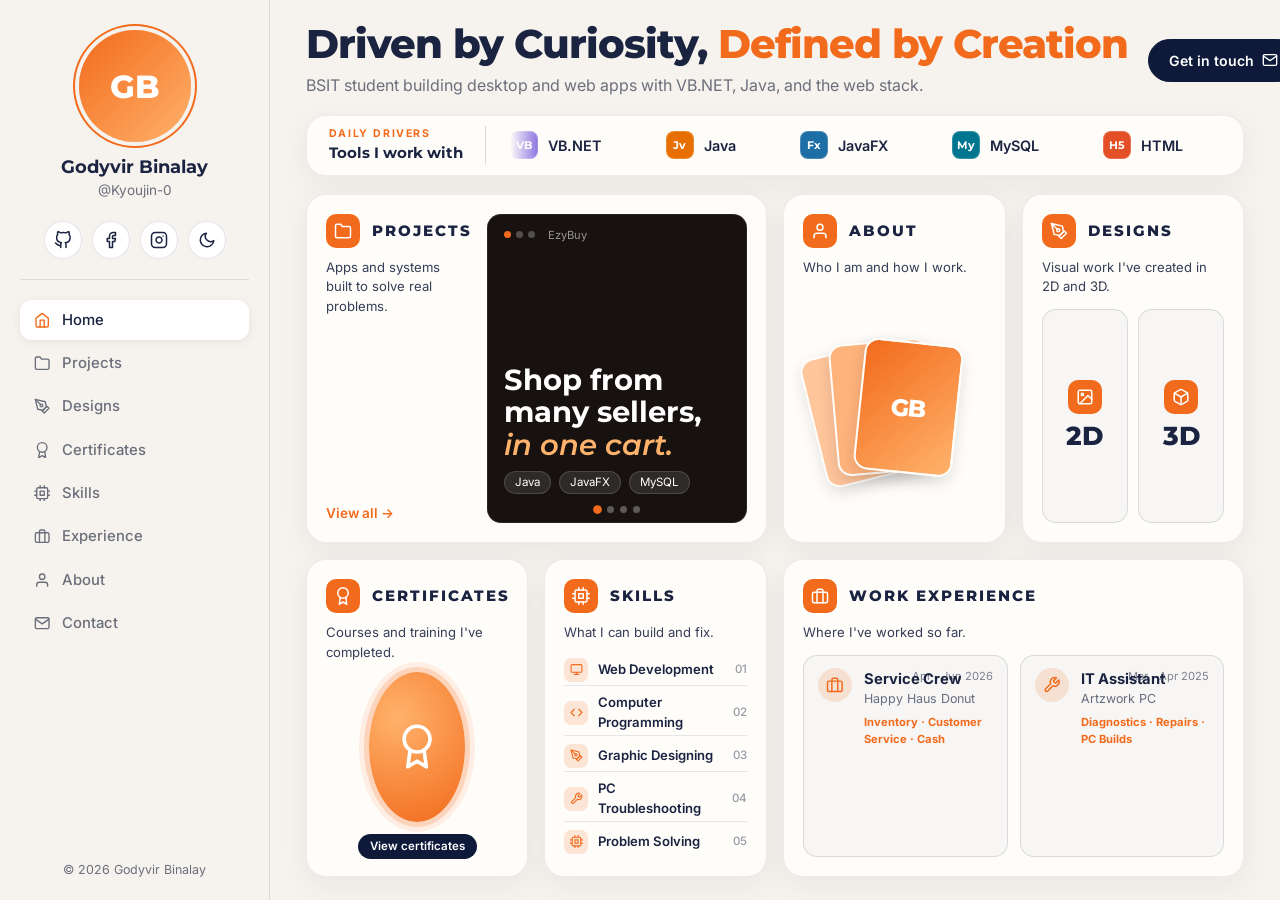
==== index.html @ dcbe2927 "first commit" ====
<!DOCTYPE html>
<html lang="en">
<head>
  <meta charset="UTF-8" />
  <meta name="viewport" content="width=device-width, initial-scale=1" />
  <title>Godyvir Binalay | Portfolio</title>
  <meta name="description" content="Portfolio of Godyvir Binalay, BSIT student and aspiring web and software developer." />
  <link rel="preconnect" href="https://fonts.googleapis.com" />
  <link rel="preconnect" href="https://fonts.gstatic.com" crossorigin />
  <link href="https://fonts.googleapis.com/css2?family=Inter:wght@400;500;600&family=Montserrat:wght@600;700;800&display=swap" rel="stylesheet" />
  <link rel="stylesheet" href="style.css" />
  <script>
    // Apply saved theme before first paint (no animation on load)
    try { if (localStorage.getItem('theme') === 'dark') { document.documentElement.classList.add('theme-dark', 'no-anim'); } } catch (e) {}
  </script>
</head>
<body>

  <!-- Icon sprite -->
  <svg width="0" height="0" style="position:absolute" aria-hidden="true">
    <symbol id="i-home" viewBox="0 0 24 24"><path d="M3 9l9-7 9 7v11a2 2 0 0 1-2 2H5a2 2 0 0 1-2-2z"/><polyline points="9 22 9 12 15 12 15 22"/></symbol>
    <symbol id="i-folder" viewBox="0 0 24 24"><path d="M22 19a2 2 0 0 1-2 2H4a2 2 0 0 1-2-2V5a2 2 0 0 1 2-2h5l2 3h9a2 2 0 0 1 2 2z"/></symbol>
    <symbol id="i-user" viewBox="0 0 24 24"><path d="M20 21v-2a4 4 0 0 0-4-4H8a4 4 0 0 0-4 4v2"/><circle cx="12" cy="7" r="4"/></symbol>
    <symbol id="i-cpu" viewBox="0 0 24 24"><rect x="4" y="4" width="16" height="16" rx="2"/><rect x="9" y="9" width="6" height="6"/><path d="M9 1v3M15 1v3M9 20v3M15 20v3M1 9h3M1 15h3M20 9h3M20 15h3"/></symbol>
    <symbol id="i-briefcase" viewBox="0 0 24 24"><rect x="2" y="7" width="20" height="14" rx="2"/><path d="M16 21V5a2 2 0 0 0-2-2h-4a2 2 0 0 0-2 2v16"/></symbol>
    <symbol id="i-book" viewBox="0 0 24 24"><path d="M2 3h6a4 4 0 0 1 4 4v14a3 3 0 0 0-3-3H2z"/><path d="M22 3h-6a4 4 0 0 0-4 4v14a3 3 0 0 1 3-3h7z"/></symbol>
    <symbol id="i-mail" viewBox="0 0 24 24"><path d="M4 4h16a2 2 0 0 1 2 2v12a2 2 0 0 1-2 2H4a2 2 0 0 1-2-2V6a2 2 0 0 1 2-2z"/><polyline points="22,6 12,13 2,6"/></symbol>
    <symbol id="i-github" viewBox="0 0 24 24"><path d="M9 19c-5 1.5-5-2.5-7-3m14 6v-3.87a3.37 3.37 0 0 0-.94-2.61c3.14-.35 6.44-1.54 6.44-7A5.44 5.44 0 0 0 20 4.77 5.07 5.07 0 0 0 19.91 1S18.73.65 16 2.48a13.38 13.38 0 0 0-7 0C6.27.65 5.09 1 5.09 1A5.07 5.07 0 0 0 5 4.77a5.44 5.44 0 0 0-1.5 3.78c0 5.42 3.3 6.61 6.44 7A3.37 3.37 0 0 0 9 18.13V22"/></symbol>
    <symbol id="i-facebook" viewBox="0 0 24 24"><path d="M18 2h-3a5 5 0 0 0-5 5v3H7v4h3v8h4v-8h3l1-4h-4V7a1 1 0 0 1 1-1h3z"/></symbol>
    <symbol id="i-instagram" viewBox="0 0 24 24"><rect x="2" y="2" width="20" height="20" rx="5" ry="5"/><path d="M16 11.37A4 4 0 1 1 12.63 8 4 4 0 0 1 16 11.37z"/><line x1="17.5" y1="6.5" x2="17.51" y2="6.5"/></symbol>
    <symbol id="i-phone" viewBox="0 0 24 24"><path d="M22 16.92v3a2 2 0 0 1-2.18 2 19.79 19.79 0 0 1-8.63-3.07 19.5 19.5 0 0 1-6-6 19.79 19.79 0 0 1-3.07-8.67A2 2 0 0 1 4.11 2h3a2 2 0 0 1 2 1.72c.13.96.36 1.9.7 2.81a2 2 0 0 1-.45 2.11L8.09 9.91a16 16 0 0 0 6 6l1.27-1.27a2 2 0 0 1 2.11-.45c.91.34 1.85.57 2.81.7A2 2 0 0 1 22 16.92z"/></symbol>
    <symbol id="i-pin" viewBox="0 0 24 24"><path d="M21 10c0 7-9 13-9 13S3 17 3 10a9 9 0 0 1 18 0z"/><circle cx="12" cy="10" r="3"/></symbol>
    <symbol id="i-download" viewBox="0 0 24 24"><path d="M21 15v4a2 2 0 0 1-2 2H5a2 2 0 0 1-2-2v-4"/><polyline points="7 10 12 15 17 10"/><line x1="12" y1="15" x2="12" y2="3"/></symbol>
    <symbol id="i-moon" viewBox="0 0 24 24"><path d="M21 12.79A9 9 0 1 1 11.21 3 7 7 0 0 0 21 12.79z"/></symbol>
    <symbol id="i-sun" viewBox="0 0 24 24"><circle cx="12" cy="12" r="5"/><path d="M12 1v2M12 21v2M4.2 4.2l1.4 1.4M18.4 18.4l1.4 1.4M1 12h2M21 12h2M4.2 19.8l1.4-1.4M18.4 5.6l1.4-1.4"/></symbol>
    <symbol id="i-code" viewBox="0 0 24 24"><polyline points="16 18 22 12 16 6"/><polyline points="8 6 2 12 8 18"/></symbol>
    <symbol id="i-pen" viewBox="0 0 24 24"><path d="M12 19l7-7 3 3-7 7-3-3z"/><path d="M18 13l-1.5-7.5L2 2l3.5 14.5L13 18l5-5z"/><path d="M2 2l7.586 7.586"/><circle cx="11" cy="11" r="2"/></symbol>
    <symbol id="i-tool" viewBox="0 0 24 24"><path d="M14.7 6.3a1 1 0 0 0 0 1.4l1.6 1.6a1 1 0 0 0 1.4 0l3.77-3.77a6 6 0 0 1-7.94 7.94l-6.91 6.91a2.12 2.12 0 0 1-3-3l6.91-6.91a6 6 0 0 1 7.94-7.94l-3.76 3.76z"/></symbol>
    <symbol id="i-monitor" viewBox="0 0 24 24"><rect x="2" y="3" width="20" height="14" rx="2"/><line x1="8" y1="21" x2="16" y2="21"/><line x1="12" y1="17" x2="12" y2="21"/></symbol>
    <symbol id="i-award" viewBox="0 0 24 24"><circle cx="12" cy="8" r="7"/><polyline points="8.21 13.89 7 23 12 20 17 23 15.79 13.88"/></symbol>
    <symbol id="i-image" viewBox="0 0 24 24"><rect x="3" y="3" width="18" height="18" rx="2"/><circle cx="8.5" cy="8.5" r="1.5"/><polyline points="21 15 16 10 5 21"/></symbol>
    <symbol id="i-box" viewBox="0 0 24 24"><path d="M21 16V8a2 2 0 0 0-1-1.73l-7-4a2 2 0 0 0-2 0l-7 4A2 2 0 0 0 3 8v8a2 2 0 0 0 1 1.73l7 4a2 2 0 0 0 2 0l7-4A2 2 0 0 0 21 16z"/><polyline points="3.27 6.96 12 12.01 20.73 6.96"/><line x1="12" y1="22.08" x2="12" y2="12"/></symbol>
  </svg>

  <div class="layout">

    <!-- SIDEBAR -->
    <aside class="sidebar">
      <div class="profile">
        <div class="avatar" aria-label="Profile photo">
          <!-- Replace photo.jpg with your picture (same folder as index.html) -->
          <img src="photo.jpg" alt="Godyvir Binalay" onerror="this.remove()" />
          <span>GB</span>
        </div>
        <div class="who">
          <h2 class="name">Godyvir Binalay</h2>
          <p class="handle">@Kyoujin-0</p>
        </div>
      </div>

      <div class="socials">
        <a class="soc" href="https://github.com/Kyoujin-0" target="_blank" rel="noopener" aria-label="GitHub"><svg><use href="#i-github"/></svg></a>
        <!-- TODO: put your real Facebook and Instagram URLs here -->
        <a class="soc" href="#home" target="_blank" rel="noopener" aria-label="Facebook"><svg><use href="#i-facebook"/></svg></a>
        <a class="soc" href="#home" target="_blank" rel="noopener" aria-label="Instagram"><svg><use href="#i-instagram"/></svg></a>
        <button id="themeToggle" class="soc" aria-label="Toggle dark mode" title="Toggle dark mode">
          <svg class="i-moon"><use href="#i-moon"/></svg>
          <svg class="i-sun"><use href="#i-sun"/></svg>
        </button>
      </div>

      <nav class="side-nav" aria-label="Main">
        <a href="#home" data-view="home" class="active"><svg><use href="#i-home"/></svg>Home</a>
        <a href="#projects" data-view="projects"><svg><use href="#i-folder"/></svg>Projects</a>
        <a href="#designs" data-view="designs"><svg><use href="#i-pen"/></svg>Designs</a>
        <a href="#certificates" data-view="certificates"><svg><use href="#i-award"/></svg>Certificates</a>
        <a href="#skills" data-view="skills"><svg><use href="#i-cpu"/></svg>Skills</a>
        <a href="#experience" data-view="experience"><svg><use href="#i-briefcase"/></svg>Experience</a>
        <a href="#about" data-view="about"><svg><use href="#i-user"/></svg>About</a>
        <a href="#contact" data-view="contact"><svg><use href="#i-mail"/></svg>Contact</a>
      </nav>

      <p class="copy">&copy; <span id="year">2026</span> Godyvir Binalay</p>
    </aside>

    <!-- MAIN -->
    <main class="main">

      <!-- ============ HOME ============ -->
      <div id="view-home" class="view active">
        <header class="hero">
          <div>
            <h1>Driven by Curiosity, <span>Defined by Creation</span></h1>
            <p class="lead">BSIT student building desktop and web apps with VB.NET, Java, and the web stack.</p>
          </div>
          <div class="hero-cta">
            <a class="btn dark" href="#contact">Get in touch <svg><use href="#i-mail"/></svg></a>
            <a class="btn ghost" href="Godyvir_Binalay_Resume.pdf" download>Resume <svg><use href="#i-download"/></svg></a>
          </div>
        </header>

        <!-- TOOLS STRIP -->
        <section class="card tools" aria-label="Tools">
          <div class="tools-label"><small>Daily drivers</small><b>Tools I work with</b></div>
          <div class="marquee"><ul id="marquee">
            <!-- To use a real logo: put icons/vbnet.svg (etc.) in the icons folder. It replaces the colored badge automatically. -->
            <li><span class="ico" style="--c:#512bd4"><b>VB</b><img src="icons/vbnet.svg" alt="" onload="this.parentNode.classList.add('has-img')" onerror="this.remove()"></span>VB.NET</li>
            <li><span class="ico" style="--c:#e76f00"><b>Jv</b><img src="icons/java.svg" alt="" onload="this.parentNode.classList.add('has-img')" onerror="this.remove()"></span>Java</li>
            <li><span class="ico" style="--c:#1c6ea4"><b>Fx</b><img src="icons/javafx.svg" alt="" onload="this.parentNode.classList.add('has-img')" onerror="this.remove()"></span>JavaFX</li>
            <li><span class="ico" style="--c:#00758f"><b>My</b><img src="icons/mysql.svg" alt="" onload="this.parentNode.classList.add('has-img')" onerror="this.remove()"></span>MySQL</li>
            <li><span class="ico" style="--c:#e34f26"><b>H5</b><img src="icons/html.svg" alt="" onload="this.parentNode.classList.add('has-img')" onerror="this.remove()"></span>HTML</li>
            <li><span class="ico" style="--c:#1572b6"><b>C3</b><img src="icons/css.svg" alt="" onload="this.parentNode.classList.add('has-img')" onerror="this.remove()"></span>CSS</li>
            <li><span class="ico" style="--c:#f0c808;--t:#1a1a1a"><b>JS</b><img src="icons/javascript.svg" alt="" onload="this.parentNode.classList.add('has-img')" onerror="this.remove()"></span>JavaScript</li>
            <li><span class="ico" style="--c:#a259ff"><b>Fg</b><img src="icons/figma.svg" alt="" onload="this.parentNode.classList.add('has-img')" onerror="this.remove()"></span>Figma</li>
            <li><span class="ico" style="--c:#2b3137"><b>Gh</b><img src="icons/github.svg" alt="" onload="this.parentNode.classList.add('has-img')" onerror="this.remove()"></span>GitHub</li>
          </ul></div>
        </section>

        <!-- BENTO -->
        <div class="bento">

          <section class="card hc c-projects" data-go="projects" tabindex="0" role="link" aria-label="Open projects">
            <div class="pl">
              <div class="card-head"><span class="badge"><svg><use href="#i-folder"/></svg></span><h2>Projects</h2></div>
              <p class="sub">Apps and systems built to solve real problems.</p>
              <span class="more">View all &rarr;</span>
            </div>
            <div class="preview" id="preview">
              <div class="slide on">
                <div class="bar"><i></i><i></i><i></i><span>EzyBuy</span></div>
                <p class="stitle">Shop from many sellers, <em>in one cart.</em></p>
                <ul class="chips small"><li>Java</li><li>JavaFX</li><li>MySQL</li></ul>
              </div>
              <div class="slide">
                <div class="bar"><i></i><i></i><i></i><span>Food Court Ordering Hub</span></div>
                <p class="stitle">Order from every stall, <em>one place.</em></p>
                <ul class="chips small"><li>VB.NET</li><li>Windows Forms</li></ul>
              </div>
              <div class="slide">
                <div class="bar"><i></i><i></i><i></i><span>Isles Management System</span></div>
                <p class="stitle">Run the food court <em>from the web.</em></p>
                <ul class="chips small"><li>HTML</li><li>CSS</li><li>JavaScript</li><li>PWA</li></ul>
              </div>
              <div class="slide">
                <div class="bar"><i></i><i></i><i></i><span>Login &amp; Registration</span></div>
                <p class="stitle">Sign up. <em>Sign in.</em></p>
                <ul class="chips small"><li>VB.NET</li><li>OOP</li></ul>
              </div>
              <div class="dots" id="dots"><button aria-label="Slide 1" class="on"></button><button aria-label="Slide 2"></button><button aria-label="Slide 3"></button><button aria-label="Slide 4"></button></div>
            </div>
          </section>

          <section class="card hc c-about" data-go="about" tabindex="0" role="link" aria-label="Open about">
            <div class="card-head"><span class="badge"><svg><use href="#i-user"/></svg></span><h2>About</h2></div>
            <p class="sub">Who I am and how I work.</p>
            <div class="stack"><div></div><div></div><div class="front"><img src="photo.jpg" alt="" onerror="this.remove()" /><span>GB</span></div></div>
          </section>

          <section class="card hc c-designs" data-go="designs" tabindex="0" role="link" aria-label="Open designs">
            <div class="card-head"><span class="badge"><svg><use href="#i-pen"/></svg></span><h2>Designs</h2></div>
            <p class="sub">Visual work I've created in 2D and 3D.</p>
            <div class="duo">
              <div class="duo-tile"><span class="badge"><svg><use href="#i-image"/></svg></span><b>2D</b></div>
              <div class="duo-tile"><span class="badge"><svg><use href="#i-box"/></svg></span><b>3D</b></div>
            </div>
          </section>

          <section class="card hc c-certs" data-go="certificates" tabindex="0" role="link" aria-label="Open certificates">
            <div class="card-head"><span class="badge"><svg><use href="#i-award"/></svg></span><h2>Certificates</h2></div>
            <p class="sub">Courses and training I've completed.</p>
            <div class="ring-wrap"><div class="ring"><svg><use href="#i-award"/></svg></div><span class="pill">View certificates</span></div>
          </section>

          <section class="card hc c-skills" data-go="skills" tabindex="0" role="link" aria-label="Open skills">
            <div class="card-head"><span class="badge"><svg><use href="#i-cpu"/></svg></span><h2>Skills</h2></div>
            <p class="sub">What I can build and fix.</p>
            <ul class="numlist">
              <li><span class="ni"><svg><use href="#i-monitor"/></svg></span>Web Development<em>01</em></li>
              <li><span class="ni"><svg><use href="#i-code"/></svg></span>Computer Programming<em>02</em></li>
              <li><span class="ni"><svg><use href="#i-pen"/></svg></span>Graphic Designing<em>03</em></li>
              <li><span class="ni"><svg><use href="#i-tool"/></svg></span>PC Troubleshooting<em>04</em></li>
              <li><span class="ni"><svg><use href="#i-cpu"/></svg></span>Problem Solving<em>05</em></li>
            </ul>
          </section>

          <section class="card hc c-experience" data-go="experience" tabindex="0" role="link" aria-label="Open experience">
            <div class="card-head"><span class="badge"><svg><use href="#i-briefcase"/></svg></span><h2>Work Experience</h2></div>
            <p class="sub">Where I've worked so far.</p>
            <div class="xrows">
              <div class="xrow">
                <span class="xi"><svg><use href="#i-briefcase"/></svg></span>
                <div><b>Service Crew</b><small>Happy Haus Donut</small><u>Inventory &middot; Customer Service &middot; Cash</u></div>
                <em>Apr - Jun 2026</em>
              </div>
              <div class="xrow">
                <span class="xi"><svg><use href="#i-tool"/></svg></span>
                <div><b>IT Assistant</b><small>Artzwork PC</small><u>Diagnostics &middot; Repairs &middot; PC Builds</u></div>
                <em>Mar - Apr 2025</em>
              </div>
            </div>
          </section>

        </div>
      </div>

      <!-- ============ PROJECTS ============ -->
      <div id="view-projects" class="view">
        <div class="vhead"><h1>Projects</h1><p>Apps and systems I've built for school and for fun.</p></div>
        <div class="minis">
          <section class="card mini-card">
            <h3>EzyBuy <small>(formerly Voltes Cart)</small></h3>
            <p>A multi-seller shopping cart app with product browsing, order tracking, and user profiles.</p>
            <ul class="chips small"><li>Java</li><li>JavaFX</li><li>MySQL</li></ul>
            <a class="link" href="https://github.com/Kyoujin-0" target="_blank" rel="noopener">View on GitHub &rarr;</a>
          </section>
          <section class="card mini-card">
            <h3>Food Court Ordering Hub</h3>
            <p>A centralized ordering system for food parks and food courts. Customers order from multiple stalls in one place. Seller and admin sides are planned next.</p>
            <ul class="chips small"><li>VB.NET</li><li>Windows Forms</li></ul>
            <a class="link" href="https://github.com/Kyoujin-0" target="_blank" rel="noopener">View on GitHub &rarr;</a>
          </section>
          <section class="card mini-card">
            <h3>Isles Management System</h3>
            <p>A food court management web app, installable as a PWA, built from a 1920x1080 Figma design.</p>
            <ul class="chips small"><li>HTML</li><li>CSS</li><li>JavaScript</li><li>PWA</li></ul>
            <a class="link" href="https://github.com/Kyoujin-0" target="_blank" rel="noopener">View on GitHub &rarr;</a>
          </section>
          <section class="card mini-card">
            <h3>Login &amp; Registration System</h3>
            <p>An OOP activity: a Windows Forms app where users register an account and log in.</p>
            <ul class="chips small"><li>VB.NET</li><li>OOP</li></ul>
            <a class="link" href="https://github.com/Kyoujin-0" target="_blank" rel="noopener">View on GitHub &rarr;</a>
          </section>
        </div>
      </div>

      <!-- ============ DESIGNS ============ -->
      <div id="view-designs" class="view">
        <div class="vhead"><h1>Designs</h1><p>My 2D and 3D work.</p></div>
        <section class="card">
          <div class="card-head"><span class="badge"><svg><use href="#i-image"/></svg></span><h2>2D Designs</h2></div>
          <!-- Add images to the designs folder as 2d-1.jpg, 2d-2.jpg ... they replace the placeholders automatically -->
          <div class="gallery" data-gallery="designs/2d-" data-count="6" data-label="2D design"></div>
        </section>
        <section class="card">
          <div class="card-head"><span class="badge"><svg><use href="#i-box"/></svg></span><h2>3D Designs</h2></div>
          <!-- Add images to the designs folder as 3d-1.jpg, 3d-2.jpg ... -->
          <div class="gallery" data-gallery="designs/3d-" data-count="6" data-label="3D design"></div>
        </section>
      </div>

      <!-- ============ CERTIFICATES ============ -->
      <div id="view-certificates" class="view">
        <div class="vhead"><h1>Certificates</h1><p>Courses and training I've completed.</p></div>
        <section class="card">
          <div class="card-head"><span class="badge"><svg><use href="#i-award"/></svg></span><h2>Certificates</h2></div>
          <!-- Add images to the certificates folder as cert-1.jpg, cert-2.jpg ... -->
          <div class="gallery" data-gallery="certificates/cert-" data-count="4" data-label="Certificate"></div>
        </section>
      </div>

      <!-- ============ SKILLS ============ -->
      <div id="view-skills" class="view">
        <div class="vhead"><h1>Skills</h1><p>What I can build and fix.</p></div>
        <div class="two">
          <section class="card">
            <div class="card-head"><span class="badge"><svg><use href="#i-code"/></svg></span><h2>Technical</h2></div>
            <ul class="chips big">
              <li>Web Development</li><li>Computer Programming</li><li>Graphic Designing</li><li>PC Troubleshooting</li><li>PC Building</li>
              <li>VB.NET</li><li>Java</li><li>HTML / CSS / JavaScript</li>
            </ul>
          </section>
          <section class="card">
            <div class="card-head"><span class="badge"><svg><use href="#i-user"/></svg></span><h2>Personal</h2></div>
            <ul class="chips big">
              <li>Problem Solving</li><li>Trustworthy</li><li>Attention to Detail</li><li>Adaptability</li><li>Driving</li>
            </ul>
          </section>
        </div>
      </div>

      <!-- ============ EXPERIENCE ============ -->
      <div id="view-experience" class="view">
        <div class="vhead"><h1>Work Experience</h1><p>Where I've worked so far.</p></div>
        <section class="card">
          <ul class="jobs">
            <li>
              <div class="row"><h3>Service Crew <span>| Happy Haus Donut</span></h3><em>April 2026 - June 2026</em></div>
              <ul class="bullets"><li>Managed inventory and product display</li><li>Served customers and handled cash transactions</li></ul>
            </li>
            <li>
              <div class="row"><h3>IT Assistant <span>| Artzwork PC</span></h3><em>March 2025 - April 2025</em></div>
              <ul class="bullets"><li>Diagnosed and fixed computers</li><li>Built and set up computers based on customers' requests</li></ul>
            </li>
          </ul>
        </section>
      </div>

      <!-- ============ ABOUT ============ -->
      <div id="view-about" class="view">
        <div class="vhead"><h1>About</h1><p>Who I am and how I work.</p></div>
        <div class="two">
          <section class="card">
            <div class="card-head"><span class="badge"><svg><use href="#i-user"/></svg></span><h2>About Me</h2></div>
            <p class="body">I'm a BSIT student at the University of Caloocan City who likes turning ideas into working programs. I've also worked as an IT assistant and a service crew member, so I'm comfortable with both tech and real customers.</p>
            <dl class="facts">
              <div><dt>Age</dt><dd>19</dd></div>
              <div><dt>Birth Place</dt><dd>Valenzuela</dd></div>
              <div><dt>Birth Date</dt><dd>June 25, 2007</dd></div>
              <div><dt>Civil Status</dt><dd>Single</dd></div>
              <div><dt>Language</dt><dd>Filipino, English</dd></div>
            </dl>
          </section>
          <section class="card">
            <div class="card-head"><span class="badge"><svg><use href="#i-book"/></svg></span><h2>Education</h2></div>
            <ul class="edu">
              <li><b>College</b><span>University of Caloocan City<small>BS Information Technology</small></span><em>2025 - Present</em></li>
              <li><b>Senior High</b><span>St. Clare College</span><em>2023 - 2025</em></li>
              <li><b>Junior High</b><span>Benigno Aquino Jr. High School</span><em>2018 - 2023</em></li>
              <li><b>Elementary</b><span>Bagong Silang Elementary School</span><em>2012 - 2018</em></li>
            </ul>
          </section>
        </div>
      </div>

      <!-- ============ CONTACT ============ -->
      <div id="view-contact" class="view">
        <div class="vhead"><h1>Contact</h1><p>Let's work together.</p></div>
        <section class="card">
          <ul class="contact">
            <li><svg><use href="#i-pin"/></svg><span>Phase 4B Package 9 Blk 84 Lot 9 Bagong Silang, Caloocan City</span></li>
            <li><svg><use href="#i-phone"/></svg><a href="tel:09054058905">0905 405 8905</a></li>
            <li><svg><use href="#i-mail"/></svg><a href="mailto:godyvirbinalay@gmail.com">godyvirbinalay@gmail.com</a></li>
            <li><svg><use href="#i-github"/></svg><a href="https://github.com/Kyoujin-0" target="_blank" rel="noopener">github.com/Kyoujin-0</a></li>
          </ul>
          <a class="btn dark dl" href="Godyvir_Binalay_Resume.pdf" download>Download Resume <svg><use href="#i-download"/></svg></a>
        </section>
      </div>

    </main>
  </div>

  <script src="script.js"></script>
</body>
</html>
---- style.css ----
:root {
  --page: #f6f3ee;
  --text: #1a2340;
  --muted: #6b6f7b;
  --accent: #f26a1b;
  --pill: #ffffff;
  --line: rgba(26, 35, 64, 0.12);
  --nav-bg: rgba(246, 243, 238, 0.92);
  --card-light: #fffdfa;
  --card-dark: #1c1815;
  --btn-dark: #0f1a3a;
  --radius: 20px;
}

:root.theme-dark {
  --text: #f1ece4;
  --muted: #a39d93;
  --pill: #241f1b;
  --line: rgba(255, 255, 255, 0.12);
  --nav-bg: rgba(16, 13, 11, 0.92);
  --btn-dark: #f26a1b;
}

* { box-sizing: border-box; margin: 0; padding: 0; }
html { background: var(--page); }
html, body { overflow-x: hidden; }
body {
  font-family: 'Inter', system-ui, sans-serif;
  color: var(--text);
  line-height: 1.5;
  transition: color 0.6s ease 0.2s;
}
svg { width: 1.1em; height: 1.1em; fill: none; stroke: currentColor; stroke-width: 2; stroke-linecap: round; stroke-linejoin: round; flex-shrink: 0; }
h1, h2, h3 { font-family: 'Montserrat', sans-serif; }
button { font: inherit; }

/* Darkness that engulfs the page from bottom-left to top-right */
body::before {
  content: "";
  position: fixed; inset: 0; z-index: -1;
  background: #100d0b;
  clip-path: circle(0% at 0 100%);
  transition: clip-path 1.8s cubic-bezier(0.65, 0, 0.35, 1);
}
:root.theme-dark body::before { clip-path: circle(150% at 0 100%); }

/* ---------- LAYOUT (fits the window, no page scroll on desktop) ---------- */
.layout { display: grid; grid-template-columns: 270px minmax(0, 1fr); height: 100vh; overflow: hidden; }

/* SIDEBAR */
.sidebar {
  height: 100vh; overflow-y: auto; scrollbar-width: none;
  display: flex; flex-direction: column; align-items: center; gap: 20px;
  padding: 30px 20px 20px;
  border-right: 1px solid var(--line);
  transition: border-color 0.8s;
}
.sidebar::-webkit-scrollbar { display: none; }
.profile { display: flex; flex-direction: column; align-items: center; gap: 12px; text-align: center; }
.avatar {
  position: relative; width: 112px; aspect-ratio: 1; border-radius: 50%; overflow: hidden; flex-shrink: 0;
  background: linear-gradient(135deg, #f26a1b, #ffb26b); color: #fff;
  display: grid; place-items: center; font: 800 2rem 'Montserrat', sans-serif;
  box-shadow: 0 0 0 4px var(--page), 0 0 0 6px var(--accent);
  transition: box-shadow 0.8s;
}
:root.theme-dark .avatar { box-shadow: 0 0 0 4px #100d0b, 0 0 0 6px var(--accent); }
.avatar img { position: absolute; inset: 0; width: 100%; height: 100%; object-fit: cover; }
.name { font-size: 1.1rem; font-weight: 700; }
.handle { color: var(--muted); font-size: 0.85rem; }

.socials { display: flex; gap: 10px; padding-bottom: 20px; border-bottom: 1px solid var(--line); width: 100%; justify-content: center; transition: border-color 0.8s; }
.soc {
  width: 38px; height: 38px; border-radius: 50%; display: grid; place-items: center; cursor: pointer;
  background: var(--pill); color: var(--text); border: 1px solid var(--line); text-decoration: none;
  transition: transform 0.25s, background 0.8s, color 0.6s, border-color 0.8s;
}
.soc:hover { transform: translateY(-2px); color: var(--accent); }
.soc svg { width: 18px; height: 18px; }
.i-sun { display: none; }
:root.theme-dark .i-sun { display: block; }
:root.theme-dark .i-moon { display: none; }

.side-nav { display: flex; flex-direction: column; gap: 3px; width: 100%; }
.side-nav a {
  display: flex; align-items: center; gap: 12px; padding: 9px 14px; border-radius: 12px;
  color: var(--muted); text-decoration: none; font-weight: 500; font-size: 0.93rem;
  transition: background 0.3s, color 0.3s, box-shadow 0.3s;
}
.side-nav a:hover { color: var(--text); }
.side-nav a.active { background: var(--pill); color: var(--text); box-shadow: 0 2px 10px rgba(0, 0, 0, 0.07); }
.side-nav a.active svg { color: var(--accent); }
.copy { margin-top: auto; color: var(--muted); font-size: 0.78rem; }

/* MAIN + VIEWS */
.main {
  height: 100vh; min-width: 0; overflow: hidden;
  display: flex; flex-direction: column;
  padding: clamp(14px, 2.6vh, 30px) clamp(18px, 2.8vw, 40px) clamp(14px, 2.6vh, 28px);
}
.view { display: none; flex: 1; min-height: 0; flex-direction: column; }
.view.active { display: flex; }
.view:not(#view-home) { overflow-y: auto; gap: 18px; padding: 4px 4px 16px; scrollbar-width: thin; }

/* HERO */
.hero { display: flex; justify-content: space-between; align-items: center; gap: 20px; margin-bottom: clamp(10px, 2vh, 20px); }
.hero h1 { font-size: clamp(1.6rem, min(3.1vw, 6.2vh), 3.1rem); font-weight: 800; line-height: 1.1; letter-spacing: -1px; white-space: nowrap; }
.hero h1 span { color: var(--accent); }
.lead { margin-top: 6px; color: var(--muted); font-size: clamp(0.85rem, 1.9vh, 1rem); }
.hero-cta { display: flex; gap: 10px; flex-shrink: 0; }
.btn {
  display: inline-flex; align-items: center; gap: 8px; padding: 10px 20px; border-radius: 999px;
  font-weight: 600; font-size: 0.88rem; text-decoration: none; border: 1.5px solid var(--btn-dark);
  transition: transform 0.2s, box-shadow 0.2s, background 0.6s, border-color 0.6s, color 0.6s;
}
.btn svg { width: 16px; height: 16px; }
.btn.dark { background: var(--btn-dark); color: #fff; }
.btn.ghost { background: transparent; color: var(--text); border-color: var(--line); }
.btn:hover { transform: translateY(-2px); box-shadow: 0 8px 20px rgba(0, 0, 0, 0.15); }

/* ---------- CARDS (filled with darkness one by one) ---------- */
.card {
  position: relative; isolation: isolate; overflow: hidden;
  background: var(--card-light); color: #1a2340;
  border: 1px solid rgba(26, 35, 64, 0.08); border-radius: var(--radius);
  padding: 24px; box-shadow: 0 8px 30px rgba(26, 35, 64, 0.06);
  transition: color 0.5s ease 0.3s, border-color 0.8s, transform 0.25s, box-shadow 0.25s;
}
.card::before {
  content: ""; position: absolute; inset: 0; z-index: -1; background: var(--card-dark);
  clip-path: circle(0% at 0 100%);
  transition: clip-path 1s cubic-bezier(0.65, 0, 0.35, 1);
}
.card.dark { color: #f1ece4; border-color: rgba(255, 255, 255, 0.08); box-shadow: 0 8px 30px rgba(0, 0, 0, 0.4); }
.card.dark::before { clip-path: circle(150% at 0 100%); }
.card:hover { transform: translateY(-3px); }
.card.in { animation: rise 0.6s ease backwards; }
@keyframes rise { from { opacity: 0; transform: translateY(20px); } to { opacity: 1; transform: none; } }

.card-head { display: flex; align-items: center; gap: 12px; }
.badge { width: 34px; height: 34px; border-radius: 10px; background: var(--accent); color: #fff; display: grid; place-items: center; flex-shrink: 0; }
.badge svg { width: 18px; height: 18px; }
.card-head h2 { font-size: 0.92rem; font-weight: 800; letter-spacing: 2px; text-transform: uppercase; }
.sub { margin: 10px 0 12px; font-size: 0.82rem; opacity: 0.65; }
.card p { opacity: 0.88; }

/* TOOLS STRIP */
.tools { display: flex; align-items: center; gap: 24px; padding: 10px 22px; margin-bottom: clamp(10px, 2vh, 18px); flex-shrink: 0; }
.tools:hover { transform: none; }
.tools-label { display: flex; flex-direction: column; flex-shrink: 0; padding-right: 22px; border-right: 1px solid color-mix(in srgb, currentColor 15%, transparent); }
.tools-label small { color: var(--accent); font-size: 0.66rem; font-weight: 700; letter-spacing: 1.6px; text-transform: uppercase; }
.tools-label b { font-family: 'Montserrat', sans-serif; font-size: 0.95rem; }
.marquee { overflow: hidden; flex: 1; min-width: 0; mask-image: linear-gradient(90deg, transparent, #000 6%, #000 94%, transparent); -webkit-mask-image: linear-gradient(90deg, transparent, #000 6%, #000 94%, transparent); }
.marquee ul { display: flex; width: max-content; list-style: none; animation: scroll 32s linear infinite; }
.marquee li { font-weight: 600; font-size: 0.9rem; white-space: nowrap; display: flex; align-items: center; gap: 10px; padding-right: 64px; }
@keyframes scroll { to { transform: translateX(-50%); } }
.ico {
  position: relative; width: 28px; height: 28px; border-radius: 8px; flex-shrink: 0;
  background: var(--c, #888); color: var(--t, #fff);
  display: grid; place-items: center; font: 800 0.68rem 'Montserrat', sans-serif; letter-spacing: 0.3px;
  border: 1px solid rgba(255, 255, 255, 0.18);
}
.ico img { position: absolute; inset: 0; width: 100%; height: 100%; object-fit: contain; }
.ico.has-img { background: transparent; border-color: transparent; }
.ico.has-img b { display: none; }

/* ---------- HOME BENTO ---------- */
.bento {
  flex: 1; min-height: 0; display: grid; gap: clamp(10px, 1.8vh, 18px);
  grid-template-columns: repeat(12, minmax(0, 1fr));
  grid-template-rows: minmax(0, 1.1fr) minmax(0, 1fr);
}
.hc { padding: clamp(12px, 2.1vh, 22px); display: flex; flex-direction: column; min-height: 0; cursor: pointer; }
.hc:focus-visible { outline: 2px solid var(--accent); outline-offset: 2px; }
.c-projects { grid-column: span 6; flex-direction: row; gap: 18px; }
.c-about { grid-column: span 3; }
.c-designs { grid-column: span 3; }
.c-certs { grid-column: span 3; }
.c-skills { grid-column: span 3; }
.c-experience { grid-column: span 6; }

/* projects preview */
.pl { display: flex; flex-direction: column; width: 34%; flex-shrink: 0; }
.more { margin-top: auto; color: var(--accent); font-weight: 600; font-size: 0.85rem; }
.preview { position: relative; flex: 1; min-width: 0; border-radius: 14px; overflow: hidden; background: #17120f; color: #fff; border: 1px solid rgba(255, 255, 255, 0.08); }
.slide { position: absolute; inset: 0; padding: 12px 16px 28px; display: flex; flex-direction: column; gap: 10px; opacity: 0; transition: opacity 0.7s; pointer-events: none; }
.slide.on { opacity: 1; }
.bar { display: flex; align-items: center; gap: 5px; font-size: 0.7rem; color: rgba(255, 255, 255, 0.55); }
.bar i { width: 7px; height: 7px; border-radius: 50%; background: rgba(255, 255, 255, 0.25); }
.bar i:first-child { background: var(--accent); }
.bar span { margin-left: 8px; }
.stitle { font: 700 clamp(1.1rem, 3.2vh, 1.9rem) / 1.12 'Montserrat', sans-serif; margin: auto 0 0; opacity: 1 !important; }
.stitle em { color: #ffb26b; font-style: italic; font-weight: 600; }
.dots { position: absolute; left: 0; right: 0; bottom: 9px; display: flex; justify-content: center; gap: 6px; }
.dots button { width: 7px; height: 7px; border-radius: 50%; border: 0; background: rgba(255, 255, 255, 0.3); cursor: pointer; padding: 0; transition: background 0.3s, transform 0.3s; }
.dots button.on { background: var(--accent); transform: scale(1.25); }

/* about stack */
.stack { position: relative; flex: 1; min-height: 0; display: grid; place-items: center; }
.stack div {
  position: absolute; width: clamp(60px, 11vh, 104px); aspect-ratio: 3 / 4; border-radius: 14px;
  background: #ffd9bd; border: 2px solid var(--card-light); box-shadow: 0 6px 16px rgba(0, 0, 0, 0.12); transition: transform 0.4s;
}
.stack div:nth-child(1) { transform: rotate(-14deg) translateX(-34px); background: #ffc59b; }
.stack div:nth-child(2) { transform: rotate(-5deg) translateX(-12px); background: #ffb37c; }
.stack .front { transform: rotate(6deg) translateX(14px); background: linear-gradient(135deg, #f26a1b, #ffb26b); color: #fff; overflow: hidden; display: grid; place-items: center; font: 800 1.5rem 'Montserrat', sans-serif; }
.stack .front img { position: absolute; inset: 0; width: 100%; height: 100%; object-fit: cover; }
.card.dark .stack div { border-color: var(--card-dark); }
.c-about:hover .stack div:nth-child(1) { transform: rotate(-20deg) translateX(-44px); }
.c-about:hover .stack .front { transform: rotate(9deg) translateX(20px); }

/* designs */
.duo { flex: 1; min-height: 0; display: grid; grid-template-columns: 1fr 1fr; gap: 10px; }
.duo-tile {
  display: flex; flex-direction: column; align-items: center; justify-content: center; gap: 6px; border-radius: 14px;
  border: 1px solid color-mix(in srgb, currentColor 13%, transparent); background: color-mix(in srgb, currentColor 3%, transparent);
  transition: transform 0.25s;
}
.duo-tile b { font: 800 clamp(1.1rem, 3vh, 1.6rem) 'Montserrat', sans-serif; }
.hc:hover .duo-tile { transform: translateY(-2px); }

/* certificates */
.ring-wrap { flex: 1; min-height: 0; display: flex; flex-direction: column; align-items: center; justify-content: center; gap: 12px; }
.ring {
  width: clamp(56px, 12vh, 96px); aspect-ratio: 1; border-radius: 50%; display: grid; place-items: center; color: #fff;
  background: radial-gradient(circle at 30% 30%, #ffb26b, #f26a1b);
  box-shadow: 0 0 0 5px color-mix(in srgb, #f26a1b 20%, transparent), 0 0 0 10px color-mix(in srgb, #f26a1b 10%, transparent);
}
.ring svg { width: 46%; height: 46%; }
.pill { background: var(--btn-dark); color: #fff; font-size: 0.72rem; font-weight: 600; padding: 4px 12px; border-radius: 999px; transition: background 0.6s; }

/* skills numbered list */
.numlist { list-style: none; flex: 1; min-height: 0; display: flex; flex-direction: column; justify-content: space-between; overflow: hidden; }
.numlist li { display: flex; align-items: center; gap: 10px; font-size: 0.82rem; font-weight: 600; padding: 3px 0; border-bottom: 1px solid color-mix(in srgb, currentColor 10%, transparent); }
.numlist li:last-child { border-bottom: 0; }
.numlist em { margin-left: auto; font-style: normal; font-weight: 500; font-size: 0.72rem; opacity: 0.45; }
.ni { width: 24px; height: 24px; border-radius: 7px; display: grid; place-items: center; background: color-mix(in srgb, #f26a1b 16%, transparent); color: var(--accent); flex-shrink: 0; }
.ni svg { width: 13px; height: 13px; }

/* experience rows */
.xrows { flex: 1; min-height: 0; display: grid; grid-template-columns: 1fr 1fr; gap: 12px; }
.xrow {
  display: flex; align-items: flex-start; gap: 12px; padding: 12px 14px; border-radius: 14px; min-height: 0; overflow: hidden;
  border: 1px solid color-mix(in srgb, currentColor 13%, transparent); background: color-mix(in srgb, currentColor 3%, transparent);
  position: relative;
}
.xi { width: 34px; height: 34px; border-radius: 50%; display: grid; place-items: center; background: color-mix(in srgb, #f26a1b 16%, transparent); color: var(--accent); flex-shrink: 0; }
.xrow div { display: flex; flex-direction: column; min-width: 0; }
.xrow b { font-size: 0.92rem; }
.xrow small { font-size: 0.78rem; opacity: 0.65; }
.xrow u { text-decoration: none; margin-top: 6px; font-size: 0.7rem; font-weight: 700; color: var(--accent); }
.xrow em { position: absolute; top: 12px; right: 14px; font-style: normal; font-size: 0.7rem; opacity: 0.55; }

/* ---------- INNER VIEWS ---------- */
.vhead h1 { font-size: clamp(1.8rem, 3.2vw, 2.6rem); font-weight: 800; letter-spacing: -1px; }
.vhead p { color: var(--muted); margin-top: 2px; }
.minis { display: grid; grid-template-columns: repeat(auto-fit, minmax(320px, 1fr)); gap: 18px; }
.mini-card { display: flex; flex-direction: column; gap: 10px; }
.mini-card h3 { font-size: 1.05rem; }
.mini-card h3 small { font: 400 0.75rem 'Inter', sans-serif; opacity: 0.6; }
.mini-card p { font-size: 0.9rem; }
.mini-card .chips { margin-top: auto; }
.link { color: var(--accent); font-weight: 600; font-size: 0.88rem; text-decoration: none; align-self: flex-start; }
.link:hover { text-decoration: underline; }
.two { display: grid; grid-template-columns: repeat(auto-fit, minmax(320px, 1fr)); gap: 18px; }

.chips { list-style: none; display: flex; flex-wrap: wrap; gap: 8px; }
.chips li { padding: 5px 13px; border-radius: 999px; font-size: 0.85rem; background: color-mix(in srgb, currentColor 8%, transparent); border: 1px solid color-mix(in srgb, currentColor 12%, transparent); }
.chips.small li { font-size: 0.72rem; padding: 2px 10px; }
.chips.big { margin-top: 16px; }
.chips.big li { font-size: 0.92rem; padding: 8px 16px; }
.slide .chips li { background: rgba(255, 255, 255, 0.1); border-color: rgba(255, 255, 255, 0.14); }

.gallery { display: grid; grid-template-columns: repeat(auto-fill, minmax(200px, 1fr)); gap: 14px; margin-top: 16px; }
.tile {
  position: relative; aspect-ratio: 4 / 3; border-radius: 14px; overflow: hidden; display: grid; place-items: center;
  border: 1.5px dashed color-mix(in srgb, currentColor 22%, transparent); background: color-mix(in srgb, currentColor 4%, transparent);
}
.tile b { font-size: 0.8rem; font-weight: 600; opacity: 0.5; }
.tile img { position: absolute; inset: 0; width: 100%; height: 100%; object-fit: cover; }
.tile.has-img { border-style: solid; border-color: transparent; }
.tile.has-img b { display: none; }

.body { margin-top: 14px; font-size: 0.95rem; }
.facts { display: grid; grid-template-columns: 1fr 1fr; gap: 12px; margin-top: 18px; padding-top: 16px; border-top: 1px solid color-mix(in srgb, currentColor 14%, transparent); }
.facts dt { font-size: 0.68rem; letter-spacing: 1.5px; text-transform: uppercase; opacity: 0.55; }
.facts dd { font-weight: 600; font-size: 0.92rem; }

.jobs { list-style: none; display: grid; gap: 20px; }
.jobs > li { padding-left: 16px; border-left: 2px solid var(--accent); }
.row { display: flex; justify-content: space-between; flex-wrap: wrap; gap: 2px 14px; margin-bottom: 6px; }
.row h3 { font-size: 1rem; }
.row h3 span { font-weight: 500; opacity: 0.75; }
.row em { font-style: normal; font-size: 0.85rem; opacity: 0.6; }
.bullets { margin-left: 18px; font-size: 0.92rem; opacity: 0.85; }

.edu { list-style: none; display: grid; gap: 14px; margin-top: 16px; }
.edu li { display: grid; grid-template-columns: 105px 1fr auto; gap: 14px; align-items: baseline; font-size: 0.92rem; }
.edu small { display: block; font-size: 0.78rem; opacity: 0.6; }
.edu em { font-style: normal; font-size: 0.82rem; opacity: 0.6; }

.contact { list-style: none; display: grid; gap: 14px; margin-bottom: 20px; }
.contact li { display: flex; gap: 12px; align-items: flex-start; font-size: 0.95rem; }
.contact svg { color: var(--accent); margin-top: 3px; }
.contact a { color: inherit; font-weight: 600; word-break: break-word; }
.dl { display: inline-flex; }

/* No animation on first paint when dark was saved */
.no-anim *, .no-anim *::before { transition: none !important; }

/* ---------- SMALLER SCREENS: let the page scroll instead of squeezing ---------- */
@media (max-height: 740px), (max-width: 1100px) {
  html, body { overflow-y: auto; }
  .layout { height: auto; min-height: 100vh; overflow: visible; }
  .sidebar { position: sticky; top: 0; }
  .main { height: auto; overflow: visible; }
  .view, .view.active { overflow: visible; }
  .bento { flex: none; grid-template-rows: none; grid-auto-rows: minmax(250px, auto); }
  .hero h1 { white-space: normal; }
}
@media (max-width: 1100px) {
  .c-projects, .c-experience { grid-column: span 12; }
  .c-about, .c-designs, .c-certs, .c-skills { grid-column: span 6; }
  .preview { min-height: 180px; }
}

@media (max-width: 900px) {
  .layout { grid-template-columns: minmax(0, 1fr); }
  .sidebar {
    position: sticky; top: 0; z-index: 20; height: auto; overflow: visible;
    display: grid; grid-template-columns: 1fr auto; align-items: center; gap: 10px 12px;
    padding: 10px 16px; border-right: 0; border-bottom: 1px solid var(--line);
    background: var(--nav-bg); backdrop-filter: blur(10px); transition: background 0.8s, border-color 0.8s;
  }
  .profile { flex-direction: row; text-align: left; gap: 12px; }
  .avatar { width: 44px; font-size: 1rem; box-shadow: none !important; }
  .name { font-size: 1rem; }
  .handle, .copy, .socials .soc:not(button) { display: none; }
  .socials { width: auto; padding: 0; border: 0; }
  .side-nav { grid-column: 1 / -1; flex-direction: row; overflow-x: auto; scrollbar-width: none; gap: 4px; }
  .side-nav::-webkit-scrollbar { display: none; }
  .side-nav a { white-space: nowrap; padding: 8px 12px; font-size: 0.85rem; }
  .side-nav a svg { display: none; }
  .hero { flex-direction: column; align-items: flex-start; }
  .tools { flex-direction: column; align-items: flex-start; gap: 10px; }
  .tools-label { border-right: 0; padding-right: 0; }
  .marquee { width: 100%; }
}

@media (max-width: 700px) {
  .bento > * { grid-column: span 12 !important; }
  .c-projects { flex-direction: column; }
  .pl { width: 100%; }
  .xrows { grid-template-columns: 1fr; }
  .edu li { grid-template-columns: 1fr; gap: 2px; }
  .card { padding: 20px; }
}

@media (max-height: 860px) and (min-width: 901px) {
  .sidebar { gap: 14px; padding-top: 20px; }
  .avatar { width: 88px; font-size: 1.6rem; }
  .side-nav a { padding: 7px 14px; }
  .socials { padding-bottom: 14px; }
}

@media (prefers-reduced-motion: reduce) {
  *, *::before { transition-duration: 0.01s !important; transition-delay: 0s !important; }
  .marquee ul { animation: none; }
  .card.in { animation: none; }
}
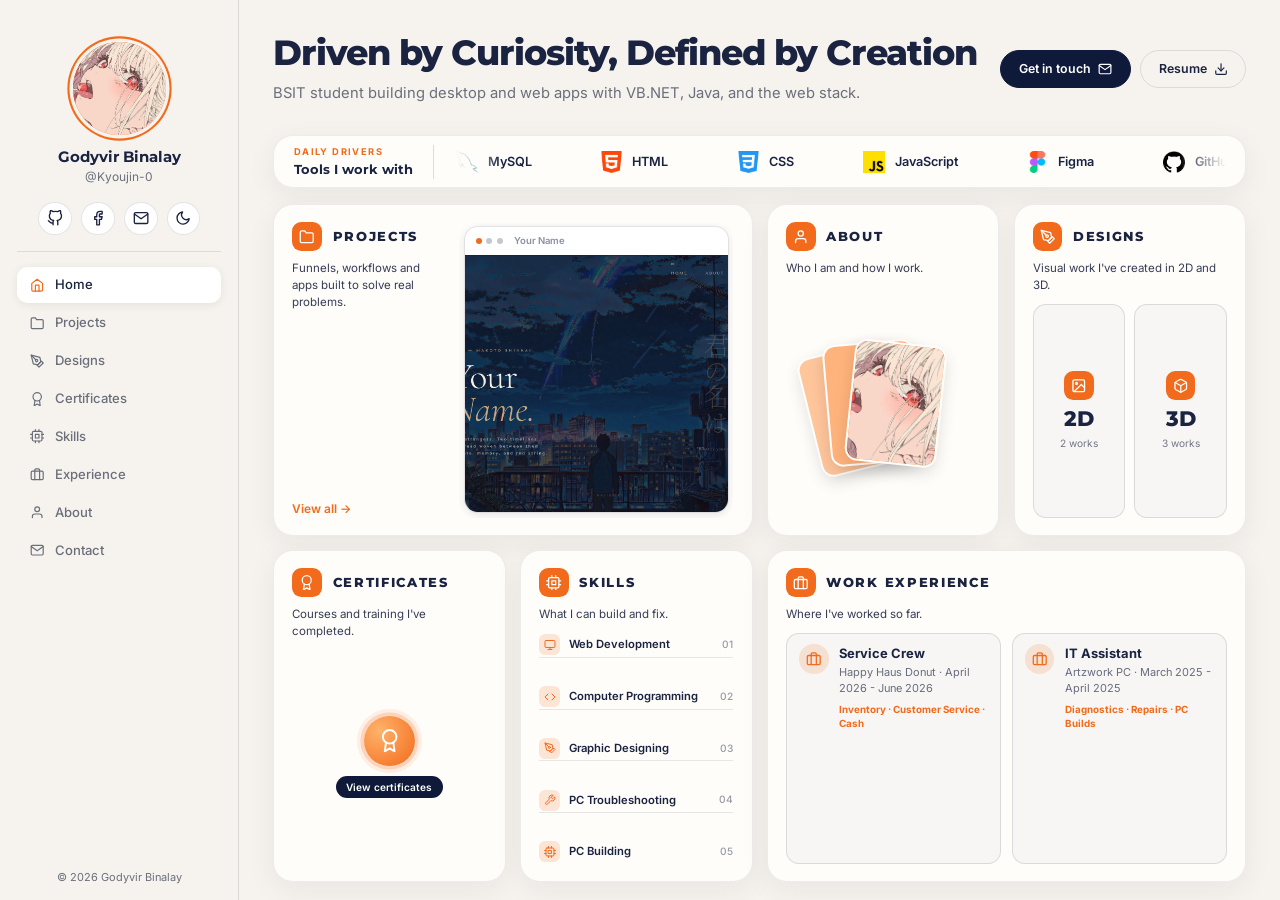
==== commit d163e3e2: "first commit" ====
--- a/index.html
+++ b/index.html
@@ -8,7 +8,25 @@
   <link rel="preconnect" href="https://fonts.googleapis.com" />
   <link rel="preconnect" href="https://fonts.gstatic.com" crossorigin />
   <link href="https://fonts.googleapis.com/css2?family=Inter:wght@400;500;600&family=Montserrat:wght@600;700;800&display=swap" rel="stylesheet" />
-  <link rel="stylesheet" href="style.css" />
+  <link rel="icon" href="/favicon/favicon.ico" sizes="32x32">
+  <link rel="icon" href="favicon/favicon.svg" type="image/svg+xml">
+  <link rel="apple-touch-icon" href="favicon/apple-touch-icon.png">
+  <link rel="manifest" href="favicon/site.webmanifest">
+
+  <link rel="stylesheet" href="css/base.css" />
+  <link rel="stylesheet" href="css/layout.css" />
+  <link rel="stylesheet" href="css/components.css" />
+  <link rel="stylesheet" href="css/home.css" />
+  <link rel="stylesheet" href="css/projects.css" />
+  <link rel="stylesheet" href="css/about.css" />
+  <link rel="stylesheet" href="css/designs.css" />
+  <link rel="stylesheet" href="css/certificates.css" />
+  <link rel="stylesheet" href="css/skills.css" />
+  <link rel="stylesheet" href="css/experience.css" />
+  <link rel="stylesheet" href="css/contact.css" />
+  <link rel="stylesheet" href="css/allprojects.css">
+  <link rel="stylesheet" href="css/popup.css">
+  <link rel="stylesheet" href="css/responsive.css" />
   <script>
     // Apply saved theme before first paint (no animation on load)
     try { if (localStorage.getItem('theme') === 'dark') { document.documentElement.classList.add('theme-dark', 'no-anim'); } } catch (e) {}
@@ -62,7 +80,7 @@
         <a class="soc" href="https://github.com/Kyoujin-0" target="_blank" rel="noopener" aria-label="GitHub"><svg><use href="#i-github"/></svg></a>
         <!-- TODO: put your real Facebook and Instagram URLs here -->
         <a class="soc" href="#home" target="_blank" rel="noopener" aria-label="Facebook"><svg><use href="#i-facebook"/></svg></a>
-        <a class="soc" href="#home" target="_blank" rel="noopener" aria-label="Instagram"><svg><use href="#i-instagram"/></svg></a>
+        <a class="soc" href="#contact" aria-label="Email"><svg><use href="#i-mail"/></svg></a>
         <button id="themeToggle" class="soc" aria-label="Toggle dark mode" title="Toggle dark mode">
           <svg class="i-moon"><use href="#i-moon"/></svg>
           <svg class="i-sun"><use href="#i-sun"/></svg>
@@ -84,262 +102,25 @@
     </aside>
 
     <!-- MAIN -->
-    <main class="main">
-
-      <!-- ============ HOME ============ -->
-      <div id="view-home" class="view active">
-        <header class="hero">
-          <div>
-            <h1>Driven by Curiosity, <span>Defined by Creation</span></h1>
-            <p class="lead">BSIT student building desktop and web apps with VB.NET, Java, and the web stack.</p>
-          </div>
-          <div class="hero-cta">
-            <a class="btn dark" href="#contact">Get in touch <svg><use href="#i-mail"/></svg></a>
-            <a class="btn ghost" href="Godyvir_Binalay_Resume.pdf" download>Resume <svg><use href="#i-download"/></svg></a>
-          </div>
-        </header>
-
-        <!-- TOOLS STRIP -->
-        <section class="card tools" aria-label="Tools">
-          <div class="tools-label"><small>Daily drivers</small><b>Tools I work with</b></div>
-          <div class="marquee"><ul id="marquee">
-            <!-- To use a real logo: put icons/vbnet.svg (etc.) in the icons folder. It replaces the colored badge automatically. -->
-            <li><span class="ico" style="--c:#512bd4"><b>VB</b><img src="icons/vbnet.svg" alt="" onload="this.parentNode.classList.add('has-img')" onerror="this.remove()"></span>VB.NET</li>
-            <li><span class="ico" style="--c:#e76f00"><b>Jv</b><img src="icons/java.svg" alt="" onload="this.parentNode.classList.add('has-img')" onerror="this.remove()"></span>Java</li>
-            <li><span class="ico" style="--c:#1c6ea4"><b>Fx</b><img src="icons/javafx.svg" alt="" onload="this.parentNode.classList.add('has-img')" onerror="this.remove()"></span>JavaFX</li>
-            <li><span class="ico" style="--c:#00758f"><b>My</b><img src="icons/mysql.svg" alt="" onload="this.parentNode.classList.add('has-img')" onerror="this.remove()"></span>MySQL</li>
-            <li><span class="ico" style="--c:#e34f26"><b>H5</b><img src="icons/html.svg" alt="" onload="this.parentNode.classList.add('has-img')" onerror="this.remove()"></span>HTML</li>
-            <li><span class="ico" style="--c:#1572b6"><b>C3</b><img src="icons/css.svg" alt="" onload="this.parentNode.classList.add('has-img')" onerror="this.remove()"></span>CSS</li>
-            <li><span class="ico" style="--c:#f0c808;--t:#1a1a1a"><b>JS</b><img src="icons/javascript.svg" alt="" onload="this.parentNode.classList.add('has-img')" onerror="this.remove()"></span>JavaScript</li>
-            <li><span class="ico" style="--c:#a259ff"><b>Fg</b><img src="icons/figma.svg" alt="" onload="this.parentNode.classList.add('has-img')" onerror="this.remove()"></span>Figma</li>
-            <li><span class="ico" style="--c:#2b3137"><b>Gh</b><img src="icons/github.svg" alt="" onload="this.parentNode.classList.add('has-img')" onerror="this.remove()"></span>GitHub</li>
-          </ul></div>
-        </section>
-
-        <!-- BENTO -->
-        <div class="bento">
-
-          <section class="card hc c-projects" data-go="projects" tabindex="0" role="link" aria-label="Open projects">
-            <div class="pl">
-              <div class="card-head"><span class="badge"><svg><use href="#i-folder"/></svg></span><h2>Projects</h2></div>
-              <p class="sub">Apps and systems built to solve real problems.</p>
-              <span class="more">View all &rarr;</span>
-            </div>
-            <div class="preview" id="preview">
-              <div class="slide on">
-                <div class="bar"><i></i><i></i><i></i><span>EzyBuy</span></div>
-                <p class="stitle">Shop from many sellers, <em>in one cart.</em></p>
-                <ul class="chips small"><li>Java</li><li>JavaFX</li><li>MySQL</li></ul>
-              </div>
-              <div class="slide">
-                <div class="bar"><i></i><i></i><i></i><span>Food Court Ordering Hub</span></div>
-                <p class="stitle">Order from every stall, <em>one place.</em></p>
-                <ul class="chips small"><li>VB.NET</li><li>Windows Forms</li></ul>
-              </div>
-              <div class="slide">
-                <div class="bar"><i></i><i></i><i></i><span>Isles Management System</span></div>
-                <p class="stitle">Run the food court <em>from the web.</em></p>
-                <ul class="chips small"><li>HTML</li><li>CSS</li><li>JavaScript</li><li>PWA</li></ul>
-              </div>
-              <div class="slide">
-                <div class="bar"><i></i><i></i><i></i><span>Login &amp; Registration</span></div>
-                <p class="stitle">Sign up. <em>Sign in.</em></p>
-                <ul class="chips small"><li>VB.NET</li><li>OOP</li></ul>
-              </div>
-              <div class="dots" id="dots"><button aria-label="Slide 1" class="on"></button><button aria-label="Slide 2"></button><button aria-label="Slide 3"></button><button aria-label="Slide 4"></button></div>
-            </div>
-          </section>
-
-          <section class="card hc c-about" data-go="about" tabindex="0" role="link" aria-label="Open about">
-            <div class="card-head"><span class="badge"><svg><use href="#i-user"/></svg></span><h2>About</h2></div>
-            <p class="sub">Who I am and how I work.</p>
-            <div class="stack"><div></div><div></div><div class="front"><img src="photo.jpg" alt="" onerror="this.remove()" /><span>GB</span></div></div>
-          </section>
-
-          <section class="card hc c-designs" data-go="designs" tabindex="0" role="link" aria-label="Open designs">
-            <div class="card-head"><span class="badge"><svg><use href="#i-pen"/></svg></span><h2>Designs</h2></div>
-            <p class="sub">Visual work I've created in 2D and 3D.</p>
-            <div class="duo">
-              <div class="duo-tile"><span class="badge"><svg><use href="#i-image"/></svg></span><b>2D</b></div>
-              <div class="duo-tile"><span class="badge"><svg><use href="#i-box"/></svg></span><b>3D</b></div>
-            </div>
-          </section>
-
-          <section class="card hc c-certs" data-go="certificates" tabindex="0" role="link" aria-label="Open certificates">
-            <div class="card-head"><span class="badge"><svg><use href="#i-award"/></svg></span><h2>Certificates</h2></div>
-            <p class="sub">Courses and training I've completed.</p>
-            <div class="ring-wrap"><div class="ring"><svg><use href="#i-award"/></svg></div><span class="pill">View certificates</span></div>
-          </section>
-
-          <section class="card hc c-skills" data-go="skills" tabindex="0" role="link" aria-label="Open skills">
-            <div class="card-head"><span class="badge"><svg><use href="#i-cpu"/></svg></span><h2>Skills</h2></div>
-            <p class="sub">What I can build and fix.</p>
-            <ul class="numlist">
-              <li><span class="ni"><svg><use href="#i-monitor"/></svg></span>Web Development<em>01</em></li>
-              <li><span class="ni"><svg><use href="#i-code"/></svg></span>Computer Programming<em>02</em></li>
-              <li><span class="ni"><svg><use href="#i-pen"/></svg></span>Graphic Designing<em>03</em></li>
-              <li><span class="ni"><svg><use href="#i-tool"/></svg></span>PC Troubleshooting<em>04</em></li>
-              <li><span class="ni"><svg><use href="#i-cpu"/></svg></span>Problem Solving<em>05</em></li>
-            </ul>
-          </section>
-
-          <section class="card hc c-experience" data-go="experience" tabindex="0" role="link" aria-label="Open experience">
-            <div class="card-head"><span class="badge"><svg><use href="#i-briefcase"/></svg></span><h2>Work Experience</h2></div>
-            <p class="sub">Where I've worked so far.</p>
-            <div class="xrows">
-              <div class="xrow">
-                <span class="xi"><svg><use href="#i-briefcase"/></svg></span>
-                <div><b>Service Crew</b><small>Happy Haus Donut</small><u>Inventory &middot; Customer Service &middot; Cash</u></div>
-                <em>Apr - Jun 2026</em>
-              </div>
-              <div class="xrow">
-                <span class="xi"><svg><use href="#i-tool"/></svg></span>
-                <div><b>IT Assistant</b><small>Artzwork PC</small><u>Diagnostics &middot; Repairs &middot; PC Builds</u></div>
-                <em>Mar - Apr 2025</em>
-              </div>
-            </div>
-          </section>
-
-        </div>
-      </div>
-
-      <!-- ============ PROJECTS ============ -->
-      <div id="view-projects" class="view">
-        <div class="vhead"><h1>Projects</h1><p>Apps and systems I've built for school and for fun.</p></div>
-        <div class="minis">
-          <section class="card mini-card">
-            <h3>EzyBuy <small>(formerly Voltes Cart)</small></h3>
-            <p>A multi-seller shopping cart app with product browsing, order tracking, and user profiles.</p>
-            <ul class="chips small"><li>Java</li><li>JavaFX</li><li>MySQL</li></ul>
-            <a class="link" href="https://github.com/Kyoujin-0" target="_blank" rel="noopener">View on GitHub &rarr;</a>
-          </section>
-          <section class="card mini-card">
-            <h3>Food Court Ordering Hub</h3>
-            <p>A centralized ordering system for food parks and food courts. Customers order from multiple stalls in one place. Seller and admin sides are planned next.</p>
-            <ul class="chips small"><li>VB.NET</li><li>Windows Forms</li></ul>
-            <a class="link" href="https://github.com/Kyoujin-0" target="_blank" rel="noopener">View on GitHub &rarr;</a>
-          </section>
-          <section class="card mini-card">
-            <h3>Isles Management System</h3>
-            <p>A food court management web app, installable as a PWA, built from a 1920x1080 Figma design.</p>
-            <ul class="chips small"><li>HTML</li><li>CSS</li><li>JavaScript</li><li>PWA</li></ul>
-            <a class="link" href="https://github.com/Kyoujin-0" target="_blank" rel="noopener">View on GitHub &rarr;</a>
-          </section>
-          <section class="card mini-card">
-            <h3>Login &amp; Registration System</h3>
-            <p>An OOP activity: a Windows Forms app where users register an account and log in.</p>
-            <ul class="chips small"><li>VB.NET</li><li>OOP</li></ul>
-            <a class="link" href="https://github.com/Kyoujin-0" target="_blank" rel="noopener">View on GitHub &rarr;</a>
-          </section>
-        </div>
-      </div>
-
-      <!-- ============ DESIGNS ============ -->
-      <div id="view-designs" class="view">
-        <div class="vhead"><h1>Designs</h1><p>My 2D and 3D work.</p></div>
-        <section class="card">
-          <div class="card-head"><span class="badge"><svg><use href="#i-image"/></svg></span><h2>2D Designs</h2></div>
-          <!-- Add images to the designs folder as 2d-1.jpg, 2d-2.jpg ... they replace the placeholders automatically -->
-          <div class="gallery" data-gallery="designs/2d-" data-count="6" data-label="2D design"></div>
-        </section>
-        <section class="card">
-          <div class="card-head"><span class="badge"><svg><use href="#i-box"/></svg></span><h2>3D Designs</h2></div>
-          <!-- Add images to the designs folder as 3d-1.jpg, 3d-2.jpg ... -->
-          <div class="gallery" data-gallery="designs/3d-" data-count="6" data-label="3D design"></div>
-        </section>
-      </div>
-
-      <!-- ============ CERTIFICATES ============ -->
-      <div id="view-certificates" class="view">
-        <div class="vhead"><h1>Certificates</h1><p>Courses and training I've completed.</p></div>
-        <section class="card">
-          <div class="card-head"><span class="badge"><svg><use href="#i-award"/></svg></span><h2>Certificates</h2></div>
-          <!-- Add images to the certificates folder as cert-1.jpg, cert-2.jpg ... -->
-          <div class="gallery" data-gallery="certificates/cert-" data-count="4" data-label="Certificate"></div>
-        </section>
-      </div>
-
-      <!-- ============ SKILLS ============ -->
-      <div id="view-skills" class="view">
-        <div class="vhead"><h1>Skills</h1><p>What I can build and fix.</p></div>
-        <div class="two">
-          <section class="card">
-            <div class="card-head"><span class="badge"><svg><use href="#i-code"/></svg></span><h2>Technical</h2></div>
-            <ul class="chips big">
-              <li>Web Development</li><li>Computer Programming</li><li>Graphic Designing</li><li>PC Troubleshooting</li><li>PC Building</li>
-              <li>VB.NET</li><li>Java</li><li>HTML / CSS / JavaScript</li>
-            </ul>
-          </section>
-          <section class="card">
-            <div class="card-head"><span class="badge"><svg><use href="#i-user"/></svg></span><h2>Personal</h2></div>
-            <ul class="chips big">
-              <li>Problem Solving</li><li>Trustworthy</li><li>Attention to Detail</li><li>Adaptability</li><li>Driving</li>
-            </ul>
-          </section>
-        </div>
-      </div>
-
-      <!-- ============ EXPERIENCE ============ -->
-      <div id="view-experience" class="view">
-        <div class="vhead"><h1>Work Experience</h1><p>Where I've worked so far.</p></div>
-        <section class="card">
-          <ul class="jobs">
-            <li>
-              <div class="row"><h3>Service Crew <span>| Happy Haus Donut</span></h3><em>April 2026 - June 2026</em></div>
-              <ul class="bullets"><li>Managed inventory and product display</li><li>Served customers and handled cash transactions</li></ul>
-            </li>
-            <li>
-              <div class="row"><h3>IT Assistant <span>| Artzwork PC</span></h3><em>March 2025 - April 2025</em></div>
-              <ul class="bullets"><li>Diagnosed and fixed computers</li><li>Built and set up computers based on customers' requests</li></ul>
-            </li>
-          </ul>
-        </section>
-      </div>
-
-      <!-- ============ ABOUT ============ -->
-      <div id="view-about" class="view">
-        <div class="vhead"><h1>About</h1><p>Who I am and how I work.</p></div>
-        <div class="two">
-          <section class="card">
-            <div class="card-head"><span class="badge"><svg><use href="#i-user"/></svg></span><h2>About Me</h2></div>
-            <p class="body">I'm a BSIT student at the University of Caloocan City who likes turning ideas into working programs. I've also worked as an IT assistant and a service crew member, so I'm comfortable with both tech and real customers.</p>
-            <dl class="facts">
-              <div><dt>Age</dt><dd>19</dd></div>
-              <div><dt>Birth Place</dt><dd>Valenzuela</dd></div>
-              <div><dt>Birth Date</dt><dd>June 25, 2007</dd></div>
-              <div><dt>Civil Status</dt><dd>Single</dd></div>
-              <div><dt>Language</dt><dd>Filipino, English</dd></div>
-            </dl>
-          </section>
-          <section class="card">
-            <div class="card-head"><span class="badge"><svg><use href="#i-book"/></svg></span><h2>Education</h2></div>
-            <ul class="edu">
-              <li><b>College</b><span>University of Caloocan City<small>BS Information Technology</small></span><em>2025 - Present</em></li>
-              <li><b>Senior High</b><span>St. Clare College</span><em>2023 - 2025</em></li>
-              <li><b>Junior High</b><span>Benigno Aquino Jr. High School</span><em>2018 - 2023</em></li>
-              <li><b>Elementary</b><span>Bagong Silang Elementary School</span><em>2012 - 2018</em></li>
-            </ul>
-          </section>
-        </div>
-      </div>
-
-      <!-- ============ CONTACT ============ -->
-      <div id="view-contact" class="view">
-        <div class="vhead"><h1>Contact</h1><p>Let's work together.</p></div>
-        <section class="card">
-          <ul class="contact">
-            <li><svg><use href="#i-pin"/></svg><span>Phase 4B Package 9 Blk 84 Lot 9 Bagong Silang, Caloocan City</span></li>
-            <li><svg><use href="#i-phone"/></svg><a href="tel:09054058905">0905 405 8905</a></li>
-            <li><svg><use href="#i-mail"/></svg><a href="mailto:godyvirbinalay@gmail.com">godyvirbinalay@gmail.com</a></li>
-            <li><svg><use href="#i-github"/></svg><a href="https://github.com/Kyoujin-0" target="_blank" rel="noopener">github.com/Kyoujin-0</a></li>
-          </ul>
-          <a class="btn dark dl" href="Godyvir_Binalay_Resume.pdf" download>Download Resume <svg><use href="#i-download"/></svg></a>
-        </section>
-      </div>
-
-    </main>
+    <main class="main" id="app"></main>
   </div>
 
-  <script src="script.js"></script>
+  <script src="data.js"></script>
+  <script src="js/core.js"></script>
+  <script src="js/sections/hero.js"></script>
+  <script src="js/sections/tools.js"></script>
+  <script src="js/sections/projects.js"></script>
+  <script src="js/sections/designs.js"></script>
+  <script src="js/sections/certificates.js"></script>
+  <script src="js/sections/skills.js"></script>
+  <script src="js/sections/experience.js"></script>
+  <script src="js/sections/about.js"></script>
+  <script src="js/sections/contact.js"></script>
+  <script src="js/sections/allprojects.js"></script>
+  <script src="js/sidebar.js"></script>
+  <script src="js/theme.js"></script>
+  <script src="js/popup.js"></script>
+  <script src="js/router.js"></script>
+  <script src="js/main.js"></script>
 </body>
 </html>
--- a/css/base.css
+++ b/css/base.css
@@ -0,0 +1,49 @@
+/* Base: root size, colors, reset, dark-mode overlay */
+/* Everything is sized in rem, and the root font size follows the window,
+   so the whole layout scales to fit the screen (no page scrolling on desktop). */
+html { font-size: clamp(10px, min(1.9vh, 1.1vw), 17px); }
+:root {
+  --page: #f6f3ee;
+  --text: #1a2340;
+  --muted: #6b6f7b;
+  --accent: #f26a1b;
+  --pill: #ffffff;
+  --line: rgba(26, 35, 64, 0.12);
+  --nav-bg: rgba(246, 243, 238, 0.92);
+  --card-light: #fffdfa;
+  --card-dark: #1c1815;
+  --btn-dark: #0f1a3a;
+  --radius: 1.4rem;
+}
+
+:root.theme-dark {
+  --text: #f1ece4;
+  --muted: #a39d93;
+  --pill: #241f1b;
+  --line: rgba(255, 255, 255, 0.12);
+  --nav-bg: rgba(16, 13, 11, 0.92);
+  --btn-dark: #f26a1b;
+}
+* { box-sizing: border-box; margin: 0; padding: 0; }
+html { background: var(--page); }
+html, body { overflow-x: hidden; }
+body {
+  font-family: 'Inter', system-ui, sans-serif;
+  color: var(--text);
+  line-height: 1.5;
+  transition: color 0.6s ease 0.2s;
+}
+svg { width: 1.1em; height: 1.1em; fill: none; stroke: currentColor; stroke-width: 2; stroke-linecap: round; stroke-linejoin: round; flex-shrink: 0; }
+h1, h2, h3 { font-family: 'Montserrat', sans-serif; }
+button { font: inherit; }
+/* Darkness that engulfs the page from bottom-left to top-right */
+body::before {
+  content: "";
+  position: fixed; inset: 0; z-index: -1;
+  background: #100d0b;
+  clip-path: circle(0% at 0 100%);
+  transition: clip-path 1.8s cubic-bezier(0.65, 0, 0.35, 1);
+}
+:root.theme-dark body::before { clip-path: circle(150% at 0 100%); }
+/* No animation on first paint when dark was saved */
+.no-anim *, .no-anim *::before { transition: none !important; }
--- a/css/layout.css
+++ b/css/layout.css
@@ -0,0 +1,68 @@
+/* Layout: window grid, sidebar, main area, views, hero, page headings */
+/* ---------- LAYOUT (exactly the window size, no page scroll on desktop) ---------- */
+.layout { display: grid; grid-template-columns: 17rem minmax(0, 1fr); height: 100vh; height: 100dvh; overflow: hidden; }
+
+/* SIDEBAR */
+.sidebar {
+  height: 100vh; height: 100dvh; overflow-y: auto; scrollbar-width: none;
+  display: flex; flex-direction: column; align-items: center; gap: 1.1rem;
+  padding: 3rem 1.2rem 1rem;
+  border-right: 1px solid var(--line);
+  transition: border-color 0.8s;
+}
+.sidebar::-webkit-scrollbar { display: none; }
+.profile { display: flex; flex-direction: column; align-items: center; gap: 0.7rem; text-align: center; }
+.avatar {
+  position: relative; width: 6.6rem; aspect-ratio: 1; border-radius: 50%; overflow: hidden; flex-shrink: 0;
+  background: linear-gradient(135deg, #f26a1b, #ffb26b); color: #fff;
+  display: grid; place-items: center; font: 800 2rem 'Montserrat', sans-serif;
+  box-shadow: 0 0 0 0.25rem var(--page), 0 0 0 0.4rem var(--accent);
+  transition: box-shadow 0.8s;
+}
+:root.theme-dark .avatar { box-shadow: 0 0 0 0.25rem #100d0b, 0 0 0 0.4rem var(--accent); }
+.avatar img { position: absolute; inset: 0; width: 100%; height: 100%; object-fit: cover; }
+.name { font-size: 1.1rem; font-weight: 700; }
+.handle { color: var(--muted); font-size: 0.85rem; }
+
+.socials { display: flex; gap: 0.65rem; padding-bottom: 1.1rem; border-bottom: 1px solid var(--line); width: 100%; justify-content: center; transition: border-color 0.8s; }
+.soc {
+  width: 2.4rem; height: 2.4rem; border-radius: 50%; display: grid; place-items: center; cursor: pointer;
+  background: var(--pill); color: var(--text); border: 1px solid var(--line); text-decoration: none;
+  transition: transform 0.25s, background 0.8s, color 0.6s, border-color 0.8s;
+}
+.soc:hover { transform: translateY(-2px); color: var(--accent); }
+.soc svg { width: 1.15rem; height: 1.15rem; }
+.i-sun { display: none; }
+:root.theme-dark .i-sun { display: block; }
+:root.theme-dark .i-moon { display: none; }
+
+.side-nav { display: flex; flex-direction: column; gap: 0.2rem; width: 100%; }
+.side-nav a {
+  display: flex; align-items: center; gap: 0.75rem; padding: 0.55rem 0.9rem; border-radius: 0.75rem;
+  color: var(--muted); text-decoration: none; font-weight: 500; font-size: 0.93rem;
+  transition: background 0.3s, color 0.3s, box-shadow 0.3s;
+}
+.side-nav a:hover { color: var(--text); }
+.side-nav a.active { background: var(--pill); color: var(--text); box-shadow: 0 2px 10px rgba(0, 0, 0, 0.07); }
+.side-nav a.active svg { color: var(--accent); }
+.copy { margin-top: auto; color: var(--muted); font-size: 0.78rem; }
+
+/* MAIN + VIEWS */
+.main {
+  height: 100vh; height: 100dvh; min-width: 0; overflow: hidden;
+  display: flex; flex-direction: column;
+  padding: 2.4rem 2.4rem 1.3rem;
+}
+.view { display: none; flex: 1; min-height: 0; flex-direction: column; }
+.view.active { display: flex; }
+.view:not(#view-home) { overflow-y: auto; gap: 1.1rem; padding: 0.25rem 0.25rem 1rem; scrollbar-width: none; -ms-overflow-style: none; }
+/* scrolling still works (wheel, touch, keys); the bar itself is hidden, on pages and in scroll mode */
+.view::-webkit-scrollbar, html::-webkit-scrollbar, body::-webkit-scrollbar { display: none; }
+html, body { scrollbar-width: none; }
+/* HERO */
+.hero { display: flex; justify-content: space-between; align-items: center; gap: 1.2rem; margin-bottom: 2.2rem; flex-shrink: 0; }
+.hero h1 { font-size: clamp(1.5rem, 2.7vw, 3.4rem); font-weight: 800; line-height: 1.1; letter-spacing: -0.03em; white-space: nowrap; }
+.lead { margin-top: 0.75rem; color: var(--muted); font-size: 1.05rem; }
+.hero-cta { display: flex; gap: 0.65rem; flex-shrink: 0; }
+.vhead h1 { font-size: clamp(1.6rem, 2.4vw, 2.6rem); font-weight: 800; letter-spacing: -0.03em; }
+.vhead p { color: var(--muted); margin-top: 2px; }
--- a/css/components.css
+++ b/css/components.css
@@ -0,0 +1,53 @@
+/* Shared pieces: buttons, cards, chips, gallery tiles, two-column grid */
+.btn {
+  display: inline-flex; align-items: center; gap: 0.5rem; padding: 0.6rem 1.25rem; border-radius: 999px;
+  font-weight: 600; font-size: 0.88rem; text-decoration: none; border: 1.5px solid var(--btn-dark);
+  transition: transform 0.2s, box-shadow 0.2s, background 0.6s, border-color 0.6s, color 0.6s;
+}
+.btn svg { width: 1rem; height: 1rem; }
+.btn.dark { background: var(--btn-dark); color: #fff; }
+.btn.ghost { background: transparent; color: var(--text); border-color: var(--line); }
+.btn:hover { transform: translateY(-2px); box-shadow: 0 8px 20px rgba(0, 0, 0, 0.15); }
+/* ---------- CARDS (filled with darkness one by one) ---------- */
+.card {
+  position: relative; isolation: isolate; overflow: hidden;
+  background: var(--card-light); color: #1a2340;
+  border: 1px solid rgba(26, 35, 64, 0.08); border-radius: var(--radius);
+  padding: 1.5rem; box-shadow: 0 8px 30px rgba(26, 35, 64, 0.06);
+  transition: color 0.5s ease 0.3s, border-color 0.8s, transform 0.25s, box-shadow 0.25s;
+}
+.card::before {
+  content: ""; position: absolute; inset: 0; z-index: -1; background: var(--card-dark);
+  clip-path: circle(0% at 0 100%);
+  transition: clip-path 1s cubic-bezier(0.65, 0, 0.35, 1);
+}
+.card.dark { color: #f1ece4; border-color: rgba(255, 255, 255, 0.08); box-shadow: 0 8px 30px rgba(0, 0, 0, 0.4); }
+.card.dark::before { clip-path: circle(150% at 0 100%); }
+.card:hover { transform: translateY(-3px); }
+.card.in { animation: rise 0.6s ease backwards; }
+@keyframes rise { from { opacity: 0; transform: translateY(20px); } to { opacity: 1; transform: none; } }
+
+.card-head { display: flex; align-items: center; gap: 0.75rem; }
+.badge { width: 2.1rem; height: 2.1rem; border-radius: 0.65rem; background: var(--accent); color: #fff; display: grid; place-items: center; flex-shrink: 0; }
+.badge svg { width: 1.1rem; height: 1.1rem; }
+.card-head h2 { font-size: 0.92rem; font-weight: 800; letter-spacing: 0.13em; text-transform: uppercase; }
+.sub { margin: 0.6rem 0 0.7rem; font-size: 0.82rem; opacity: 0.65; }
+.card p { opacity: 0.88; }
+.two { display: grid; grid-template-columns: repeat(auto-fit, minmax(20rem, 1fr)); gap: 1.1rem; }
+.chips { list-style: none; display: flex; flex-wrap: wrap; gap: 0.5rem; }
+.chips li { padding: 0.3rem 0.8rem; border-radius: 999px; font-size: 0.85rem; background: color-mix(in srgb, currentColor 8%, transparent); border: 1px solid color-mix(in srgb, currentColor 12%, transparent); }
+.chips.small li { font-size: 0.72rem; padding: 0.12rem 0.65rem; }
+.gallery { display: grid; grid-template-columns: repeat(auto-fill, minmax(12.5rem, 1fr)); gap: 0.9rem; margin-top: 1rem; }
+.tile {
+  position: relative; aspect-ratio: 4 / 3; border-radius: 0.9rem; overflow: hidden; display: grid; place-items: center;
+  border: 1.5px dashed color-mix(in srgb, currentColor 22%, transparent); background: color-mix(in srgb, currentColor 4%, transparent);
+}
+.tile b { font-size: 0.8rem; font-weight: 600; opacity: 0.5; }
+.tile img { position: absolute; inset: 0; width: 100%; height: 100%; object-fit: cover; }
+.tile.has-img { border-style: solid; border-color: transparent; }
+.tile.has-img b { display: none; }
+.empty { opacity: 0.6; font-size: 0.9rem; margin-top: 14px; }
+.hc .empty { margin-top: 4px; }
+.tile figcaption { position: absolute; left: 0; right: 0; bottom: 0; padding: 18px 12px 10px; background: linear-gradient(transparent, rgba(0, 0, 0, 0.72)); color: #fff; font-size: 0.8rem; font-weight: 600; display: none; }
+.tile.has-img figcaption { display: block; }
+.tile figcaption small { display: block; font-weight: 400; opacity: 0.8; font-size: 0.7rem; }
--- a/css/home.css
+++ b/css/home.css
@@ -0,0 +1,34 @@
+/* Home screen: tools strip and the bento grid placement */
+/* TOOLS STRIP */
+.tools { display: flex; align-items: center; gap: 1.5rem; padding: 0.6rem 1.4rem; margin-bottom: 1.1rem; flex-shrink: 0; }
+.tools:hover { transform: none; }
+.tools-label { display: flex; flex-direction: column; flex-shrink: 0; padding-right: 1.4rem; border-right: 1px solid color-mix(in srgb, currentColor 15%, transparent); }
+.tools-label small { color: var(--accent); font-size: 0.66rem; font-weight: 700; letter-spacing: 0.15em; text-transform: uppercase; }
+.tools-label b { font-family: 'Montserrat', sans-serif; font-size: 0.95rem; }
+.marquee { overflow: hidden; flex: 1; min-width: 0; mask-image: linear-gradient(90deg, transparent, #000 6%, #000 94%, transparent); -webkit-mask-image: linear-gradient(90deg, transparent, #000 6%, #000 94%, transparent); }
+.marquee ul { display: flex; width: max-content; list-style: none; animation: scroll 32s linear infinite; }
+.marquee li { font-weight: 600; font-size: 0.9rem; white-space: nowrap; display: flex; align-items: center; gap: 0.6rem; padding-right: 4.8rem; }
+@keyframes scroll { to { transform: translateX(-50%); } }
+.ico {
+  position: relative; width: 1.75rem; height: 1.75rem; border-radius: 0.5rem; flex-shrink: 0;
+  background: var(--c, #888); color: var(--t, #fff);
+  display: grid; place-items: center; font: 800 0.68rem 'Montserrat', sans-serif; letter-spacing: 0.3px;
+  border: 1px solid rgba(255, 255, 255, 0.18);
+}
+.ico img { position: absolute; inset: 0; width: 100%; height: 100%; object-fit: contain; }
+.ico.has-img { background: transparent; border-color: transparent; }
+.ico.has-img b { display: none; }
+/* ---------- HOME BENTO (fills whatever space is left) ---------- */
+.bento {
+  flex: 1; min-height: 0; display: grid; gap: 1rem;
+  grid-template-columns: repeat(12, minmax(0, 1fr));
+  grid-template-rows: minmax(0, 1fr) minmax(0, 1fr);
+}
+.hc { padding: 1.2rem 1.3rem; display: flex; flex-direction: column; min-height: 0; cursor: pointer; }
+.hc:focus-visible { outline: 2px solid var(--accent); outline-offset: 2px; }
+.c-projects { grid-column: span 6; flex-direction: row; gap: 1.2rem; }
+.c-about { grid-column: span 3; }
+.c-designs { grid-column: span 3; }
+.c-certs { grid-column: span 3; }
+.c-skills { grid-column: span 3; }
+.c-experience { grid-column: span 6; }
--- a/css/projects.css
+++ b/css/projects.css
@@ -0,0 +1,116 @@
+/* Projects: home preview carousel + Projects page (focus shift) + All Projects placeholder */
+/* projects preview */
+.pl { display: flex; flex-direction: column; width: 34%; flex-shrink: 0; }
+.more { margin-top: auto; color: var(--accent); font-weight: 600; font-size: 0.85rem; }
+/* browser-window scroller (home card) */
+.pv { position: relative; flex: 1; min-width: 0; min-height: 11rem; border-radius: 1rem; overflow: hidden; }
+.pv-track { position: absolute; inset: 0.4rem; display: flex; flex-direction: column; gap: 1rem;
+  transition: transform 0.9s cubic-bezier(0.65, 0, 0.35, 1); will-change: transform; }
+.pv-win { flex: 0 0 100%; min-height: 0; display: flex; flex-direction: column; border-radius: 0.9rem; overflow: hidden; cursor: pointer;
+  background: #fff; color: #1a2340; box-shadow: 0 2px 10px rgba(26, 35, 64, 0.12), 0 0 0 1px rgba(26, 35, 64, 0.08);
+  transition: background 0.6s, color 0.6s, box-shadow 0.6s; }
+.card.dark .pv-win { background: #2a2420; color: #f1ece4; box-shadow: 0 2px 10px rgba(0, 0, 0, 0.45), 0 0 0 1px rgba(255, 255, 255, 0.08); }
+.pv-bar { display: flex; align-items: center; gap: 0.3rem; padding: 0.5rem 0.75rem; font-size: 0.68rem; flex-shrink: 0; }
+.pv-bar i { width: 0.45rem; height: 0.45rem; border-radius: 50%; background: color-mix(in srgb, currentColor 25%, transparent); }
+.pv-bar i:first-child { background: var(--accent); }
+.pv-bar span { margin-left: 0.5rem; opacity: 0.5; font-weight: 600; }
+.pv-body { position: relative; isolation: isolate; flex: 1; min-height: 0; overflow: hidden; display: flex; flex-direction: column; gap: 0.5rem; padding: 0.6rem 0.9rem 0.8rem;
+  background: linear-gradient(135deg, color-mix(in srgb, var(--accent) 16%, transparent), transparent 70%); }
+.pv-win:nth-child(even) .pv-body { background: linear-gradient(225deg, color-mix(in srgb, var(--accent) 16%, transparent), transparent 70%); }
+.pv-shot { position: absolute; inset: 0; width: 100%; height: 100%; object-fit: cover; opacity: 1; z-index: -1; }
+.has-shot .pv-title, .has-shot .chips { display: none; }
+.pv-title { font: 700 clamp(0.95rem, 1.7vw, 1.7rem) / 1.12 'Montserrat', sans-serif; margin: auto 0 0; opacity: 1 !important; }
+.pv-title em { color: var(--accent); font-style: italic; font-weight: 600; }
+.pv-body .chips { gap: 0.35rem; }
+
+/* Projects page: focus shift. Each project is ONE absolutely-positioned item; changing its pos-N class makes it travel. */
+.fs-all { display: inline-block; margin-top: 0.55rem; color: var(--accent); font-weight: 600; font-size: 0.9rem; text-decoration: none; }
+.fs-all:hover { text-decoration: underline; }
+/* height: fills most of the window. Raise/lower the 14.5rem to make the showcase shorter/taller */
+.fs { --g: 1.1rem; position: relative; height: clamp(28rem, calc(100vh - 14.5rem), 64rem); margin-top: 1rem; }
+.fs-item { position: absolute; z-index: 1; perspective: 90rem; border-radius: 1.2rem;
+  transition: left 0.8s cubic-bezier(0.65, 0, 0.35, 1), top 0.8s cubic-bezier(0.65, 0, 0.35, 1), width 0.8s cubic-bezier(0.65, 0, 0.35, 1),
+    height 0.8s cubic-bezier(0.65, 0, 0.35, 1), border-radius 0.8s, transform 0.35s, box-shadow 0.35s; }
+.fs-item.is-main { z-index: 2; border-radius: 1.4rem; }
+.fs-item:not(.is-main) { cursor: pointer; }
+.fs-item:not(.is-main):hover { transform: translateY(-0.2rem); box-shadow: 0 0.6rem 1.4rem rgba(26, 35, 64, 0.22); }
+.fs-item:focus-visible { outline: 2px solid var(--accent); outline-offset: 3px; }
+.fs.no-anim .fs-item, .fs.no-anim .fs-inner { transition: none; }
+/* slots: big panel on the left (70%), three tiles stacked on the right */
+.pos-0 { left: 0; top: 0; width: calc(70% - var(--g) / 2); height: 100%; }
+.pos-1, .pos-2, .pos-3 { left: calc(70% + var(--g) / 2); width: calc(30% - var(--g) / 2); height: calc((100% - 2 * var(--g)) / 3); }
+.pos-1 { top: 0; }
+.pos-2 { top: calc((100% - 2 * var(--g)) / 3 + var(--g)); }
+.pos-3 { top: calc(2 * ((100% - 2 * var(--g)) / 3 + var(--g))); }
+.fs.solo .pos-0 { width: 100%; }
+
+.fs-inner { position: absolute; inset: 0; border-radius: inherit; transform-style: preserve-3d; transition: transform 0.7s cubic-bezier(0.65, 0, 0.35, 1); }
+.fs-inner.flipped { transform: rotateY(180deg); }
+.fs-face { position: absolute; inset: 0; border-radius: inherit; overflow: hidden; backface-visibility: hidden; -webkit-backface-visibility: hidden; }
+
+/* front: screenshot or cover gradient. Big info shows only on the focused item, the title only on hovered tiles */
+.fs-front { color: #fff; isolation: isolate; }
+.fs-vid { position: absolute; inset: 0; width: 100%; height: 100%; object-fit: cover; opacity: 0; transition: opacity 0.6s, transform 0.8s cubic-bezier(0.2, 0.7, 0.2, 1); }
+.fs-item.is-main .fs-vid.on { opacity: 1; }
+.fs-img { position: absolute; inset: 0; width: 100%; height: 100%; object-fit: cover; transition: transform 0.8s cubic-bezier(0.2, 0.7, 0.2, 1); }
+.fs-item.is-main:hover .fs-img, .fs-item.is-main:hover .fs-vid { transform: scale(1.03); }
+.fs-item.is-main .fs-front { cursor: pointer; }
+.fs-item:not(.is-main):hover .fs-img { transform: scale(1.08); }
+.fs-shade { position: absolute; inset: 0; opacity: 0; transition: opacity 0.4s;
+  background: linear-gradient(to top, rgba(12, 16, 32, 0.85) 0%, rgba(12, 16, 32, 0.35) 38%, transparent 65%); }
+.fs-item.is-main .fs-shade, .fs-item:hover .fs-shade, .fs-item:focus-visible .fs-shade { opacity: 1; }
+.fs-info { position: absolute; left: 0; right: 0; bottom: 0; display: flex; align-items: flex-end; justify-content: space-between; gap: 1.2rem; padding: 1.6rem 1.8rem;
+  opacity: 0; pointer-events: none; transition: opacity 0.25s; }
+.fs-item.is-main .fs-info { opacity: 1; pointer-events: auto; transition: opacity 0.4s 0.4s; }
+.fs-meta { display: flex; flex-direction: column; align-items: flex-start; gap: 0.6rem; min-width: 0; }
+.fs-info .fs-btn { flex-shrink: 0; white-space: nowrap; }
+.fs-info h2 { margin: 0; font: 800 2.2rem / 1.1 'Montserrat', sans-serif; color: #fff; }
+.fs-sub { margin: 0; font-size: 0.9rem; opacity: 0.8; }
+/* "Click for details" hint on the focused card */
+.fs-hint { position: absolute; top: 1.1rem; right: 1.2rem; z-index: 1; cursor: pointer; font: 600 0.75rem 'Inter', sans-serif; color: #fff;
+  padding: 0.45rem 0.9rem; border-radius: 99px; background: rgba(255, 255, 255, 0.16); border: 1px solid rgba(255, 255, 255, 0.28);
+  backdrop-filter: blur(6px); opacity: 0; pointer-events: none; transform: translateY(-0.3rem); transition: opacity 0.3s, transform 0.3s; }
+.fs-item.is-main:hover .fs-hint, .fs-item.is-main .fs-hint:focus-visible { opacity: 1; pointer-events: auto; transform: none; }
+@media (hover: none) { .fs-item.is-main .fs-hint { opacity: 0.9; pointer-events: auto; transform: none; } }
+.fs-ttl { position: absolute; left: 1rem; right: 1rem; bottom: 0.8rem; font: 700 0.95rem 'Montserrat', sans-serif; opacity: 0; transform: translateY(0.4rem); transition: opacity 0.3s, transform 0.3s; }
+.fs-item:not(.is-main):hover .fs-ttl, .fs-item:not(.is-main):focus-visible .fs-ttl { opacity: 1; transform: none; }
+.fs-tags { list-style: none; display: flex; flex-wrap: wrap; gap: 0.4rem; margin: 0; padding: 0; }
+.fs-tags li { font: 600 0.72rem 'Inter', sans-serif; padding: 0.3rem 0.7rem; border-radius: 99px; color: #fff;
+  background: rgba(255, 255, 255, 0.16); border: 1px solid rgba(255, 255, 255, 0.22); backdrop-filter: blur(6px); }
+.fs-btn { display: inline-flex; align-items: center; gap: 0.4rem; border: 0; cursor: pointer; font: 600 0.88rem 'Inter', sans-serif; text-decoration: none;
+  padding: 0.7rem 1.3rem; border-radius: 99px; background: var(--accent); color: #fff; transition: transform 0.2s, filter 0.2s; }
+.fs-btn:hover { transform: translateY(-1px); filter: brightness(1.08); }
+.fs-btn.ghost { background: transparent; color: inherit; box-shadow: inset 0 0 0 1.5px color-mix(in srgb, currentColor 35%, transparent); }
+
+/* back: details text */
+.fs-back { transform: rotateY(180deg); display: flex; flex-direction: column; gap: 0.9rem; padding: 2rem 2.2rem; overflow: auto;
+  background: var(--card-light); color: var(--text); box-shadow: inset 0 0 0 1px color-mix(in srgb, currentColor 10%, transparent);
+  transition: background 0.6s, color 0.6s; }
+:root.theme-dark .fs-back { background: var(--card-dark); color: #f1ece4; }
+.fs-item.is-main .fs-back { cursor: pointer; }
+.fs-back h2 { margin: 0; font: 800 1.7rem / 1.1 'Montserrat', sans-serif; color: inherit; }
+.fs-text p { margin: 0 0 0.7rem; font-size: 0.95rem; line-height: 1.65; opacity: 0.85; }
+.fs-back .fs-tags li { background: color-mix(in srgb, var(--accent) 12%, transparent); border-color: color-mix(in srgb, var(--accent) 30%, transparent); color: inherit; backdrop-filter: none; }
+.fs-actions { margin-top: auto; display: flex; flex-wrap: wrap; gap: 0.7rem; }
+
+/* tablet / phone: big panel on top, tiles in a row under it, titles always visible */
+@media (max-width: 900px) {
+  .fs { height: 38rem; }
+  .pos-0 { width: 100%; height: calc(100% - 9rem - var(--g)); }
+  .pos-1, .pos-2, .pos-3 { top: calc(100% - 9rem); height: 9rem; width: calc((100% - 2 * var(--g)) / 3); }
+  .pos-1 { left: 0; }
+  .pos-2 { left: calc((100% - 2 * var(--g)) / 3 + var(--g)); }
+  .pos-3 { left: calc(2 * ((100% - 2 * var(--g)) / 3 + var(--g))); }
+  .fs-item:not(.is-main) .fs-shade { opacity: 1; }
+  .fs-item:not(.is-main) .fs-ttl { opacity: 1; transform: none; font-size: 0.8rem; }
+  .fs-info { flex-wrap: wrap; }
+  .fs-info h2 { font-size: 1.6rem; }
+  .fs-back { padding: 1.4rem; }
+}
+@media (prefers-reduced-motion: reduce) {
+  .fs-item, .fs-inner, .fs-img, .fs-vid { transition: none; }
+}
+
+/* shared link style (the All Projects page now has its own styles in allprojects.css) */
+.link { color: var(--accent); font-weight: 600; font-size: 0.88rem; text-decoration: none; align-self: flex-start; }
+.link:hover { text-decoration: underline; }
--- a/css/about.css
+++ b/css/about.css
@@ -0,0 +1,22 @@
+/* About: home stack card + About/Education page */
+/* about stack */
+.stack { position: relative; flex: 1; min-height: 0; display: grid; place-items: center; }
+.stack div {
+  position: absolute; width: 6.5rem; max-height: 100%; aspect-ratio: 3 / 4; border-radius: 0.9rem;
+  background: #ffd9bd; border: 2px solid var(--card-light); box-shadow: 0 6px 16px rgba(0, 0, 0, 0.12); transition: transform 0.4s;
+}
+.stack div:nth-child(1) { transform: rotate(-14deg) translateX(-2.1rem); background: #ffc59b; }
+.stack div:nth-child(2) { transform: rotate(-5deg) translateX(-0.75rem); background: #ffb37c; }
+.stack .front { transform: rotate(6deg) translateX(0.9rem); background: linear-gradient(135deg, #f26a1b, #ffb26b); color: #fff; overflow: hidden; display: grid; place-items: center; font: 800 1.5rem 'Montserrat', sans-serif; }
+.stack .front img { position: absolute; inset: 0; width: 100%; height: 100%; object-fit: cover; }
+.card.dark .stack div { border-color: var(--card-dark); }
+.c-about:hover .stack div:nth-child(1) { transform: rotate(-20deg) translateX(-2.7rem); }
+.c-about:hover .stack .front { transform: rotate(9deg) translateX(1.25rem); }
+.body { margin-top: 0.9rem; font-size: 0.95rem; }
+.facts { display: grid; grid-template-columns: 1fr 1fr; gap: 0.75rem; margin-top: 1.1rem; padding-top: 1rem; border-top: 1px solid color-mix(in srgb, currentColor 14%, transparent); }
+.facts dt { font-size: 0.68rem; letter-spacing: 0.15em; text-transform: uppercase; opacity: 0.55; }
+.facts dd { font-weight: 600; font-size: 0.92rem; }
+.edu { list-style: none; display: grid; gap: 0.9rem; margin-top: 1rem; }
+.edu li { display: grid; grid-template-columns: 6.5rem 1fr auto; gap: 0.9rem; align-items: baseline; font-size: 0.92rem; }
+.edu small { display: block; font-size: 0.78rem; opacity: 0.6; }
+.edu em { font-style: normal; font-size: 0.82rem; opacity: 0.6; }
--- a/css/designs.css
+++ b/css/designs.css
@@ -0,0 +1,74 @@
+/* Designs: home card + page extras */
+/* designs */
+.duo { flex: 1; min-height: 0; display: grid; grid-template-columns: 1fr 1fr; gap: 0.65rem; }
+.duo-tile {
+  display: flex; flex-direction: column; align-items: center; justify-content: center; gap: 0.4rem; border-radius: 0.9rem;
+  border: 1px solid color-mix(in srgb, currentColor 13%, transparent); background: color-mix(in srgb, currentColor 3%, transparent);
+  transition: transform 0.25s; min-height: 0; overflow: hidden;
+}
+.duo-tile b { font: 800 1.5rem 'Montserrat', sans-serif; }
+.hc:hover .duo-tile { transform: translateY(-2px); }
+.duo-tile small { font-size: 0.72rem; opacity: 0.6; }
+
+/* ---------- gallery tiles that open the viewer ---------- */
+.tile[data-kind] { cursor: pointer; transition: transform 0.25s, border-color 0.25s; }
+.tile[data-kind]:hover { transform: translateY(-2px); }
+.tile[data-kind] img { transition: transform 0.5s; }
+.tile[data-kind]:hover img { transform: scale(1.05); }
+.tile[data-kind]:focus-visible { outline: 2px solid var(--accent); outline-offset: 2px; }
+.tile[data-kind="2d"] { cursor: zoom-in; }
+.t-badge { position: absolute; top: 0.55rem; right: 0.55rem; z-index: 2; display: inline-flex; align-items: center; gap: 0.3rem; padding: 0.2rem 0.55rem;
+  border-radius: 999px; background: var(--accent); color: #fff; font: 800 0.66rem 'Montserrat', sans-serif; letter-spacing: 0.08em; }
+.t-badge svg { width: 0.8rem; height: 0.8rem; }
+
+/* ---------- full-screen viewer (2D image / live 3D) ---------- */
+.dv { position: fixed; inset: 0; z-index: 1000; display: flex; flex-direction: column; align-items: center; padding: 3.5rem 4.5rem 1.2rem;
+  background: rgba(12, 9, 7, 0.88); -webkit-backdrop-filter: blur(8px); backdrop-filter: blur(8px); color: #f1ece4;
+  opacity: 0; transition: opacity 0.25s; }
+.dv.on { opacity: 1; }
+.dv[hidden], .dv [hidden] { display: none !important; }
+.dv-stage { position: relative; width: 100%; flex: 1; display: flex; align-items: center; justify-content: center; min-height: 0; }
+.dv-img { max-width: 100%; max-height: 100%; object-fit: contain; border-radius: 0.8rem; box-shadow: 0 20px 60px rgba(0, 0, 0, 0.55); animation: dvIn 0.35s ease; }
+@keyframes dvIn { from { opacity: 0; transform: scale(0.97); } to { opacity: 1; transform: none; } }
+.dv-msg { opacity: 0.75; font-size: 0.95rem; text-align: center; }
+.dv-x, .dv-nav { position: absolute; z-index: 3; display: grid; place-items: center; border: 1px solid rgba(255, 255, 255, 0.18); border-radius: 50%; cursor: pointer;
+  background: rgba(255, 255, 255, 0.08); color: #fff; font-family: 'Inter', sans-serif; transition: background 0.2s, transform 0.2s; }
+.dv-x:hover, .dv-nav:hover { background: var(--accent); border-color: var(--accent); }
+.dv-x:focus-visible, .dv-nav:focus-visible, .dv-tools button:focus-visible { outline: 2px solid var(--accent); outline-offset: 2px; }
+.dv-x { top: 1rem; right: 1rem; width: 2.6rem; height: 2.6rem; font-size: 1.6rem; line-height: 1; }
+.dv-nav { top: 50%; width: 3rem; height: 3rem; margin-top: -1.5rem; font-size: 2rem; line-height: 1; padding-bottom: 0.2rem; }
+.dv-prev { left: 1rem; }
+.dv-next { right: 1rem; }
+.dv-bar { flex-shrink: 0; margin-top: 0.7rem; display: flex; justify-content: center; align-items: baseline; gap: 0.8rem; pointer-events: none; }
+.dv-bar b { font: 700 1rem 'Montserrat', sans-serif; }
+.dv-bar span { font-size: 0.8rem; opacity: 0.55; }
+.dv-tools { flex-shrink: 0; margin-top: 0.9rem; display: flex; justify-content: center; align-items: center; gap: 0.6rem; z-index: 3; }
+.dv-tools button { padding: 0.4rem 0.95rem; border-radius: 999px; border: 1px solid rgba(255, 255, 255, 0.2); background: rgba(255, 255, 255, 0.08); color: #fff; font: 600 0.78rem 'Inter', sans-serif; cursor: pointer; transition: background 0.2s; }
+.dv-tools button:hover, .dv-tools button[aria-pressed="true"] { background: var(--accent); border-color: var(--accent); }
+.dv-tools span { font-size: 0.74rem; opacity: 0.5; }
+/* 3D panel: light or dark to match the site theme */
+.dv-3d { position: relative; width: 100%; height: 100%; border-radius: 1rem; overflow: hidden; touch-action: none;
+  background: radial-gradient(circle at 50% 40%, #fffdfa, #e9e3d9); box-shadow: 0 20px 60px rgba(0, 0, 0, 0.55); animation: dvIn 0.35s ease; }
+:root.theme-dark .dv-3d { background: radial-gradient(circle at 50% 40%, #2b2420, #14100d); }
+.dv-3d canvas { display: block; cursor: grab; }
+.dv-3d canvas:active { cursor: grabbing; }
+.dv-load { position: absolute; inset: 0; display: flex; flex-direction: column; align-items: center; justify-content: center; gap: 0.8rem; color: #1a2340; font-size: 0.9rem; pointer-events: none; }
+:root.theme-dark .dv-load { color: #f1ece4; }
+.dv-load i { width: 11rem; height: 0.3rem; border-radius: 999px; background: color-mix(in srgb, currentColor 18%, transparent); overflow: hidden; }
+.dv-load u { display: block; width: 8%; height: 100%; background: var(--accent); text-decoration: none; transition: width 0.2s; }
+/* camera-height slider (3D viewer) */
+.dv-h { position: absolute; right: 1rem; top: 50%; transform: translateY(-50%); height: 55%; max-height: 22rem; z-index: 2;
+  display: flex; flex-direction: column; align-items: center; gap: 0.5rem; padding: 0.7rem 0.35rem; border-radius: 999px;
+  background: rgba(26, 35, 64, 0.08); color: #1a2340; }
+:root.theme-dark .dv-h { background: rgba(255, 255, 255, 0.08); color: #f1ece4; }
+.dv-h span { font-size: 0.6rem; opacity: 0.55; line-height: 1; }
+.dv-h input { flex: 1; min-height: 0; width: 1.4rem; margin: 0; writing-mode: vertical-lr; direction: rtl; accent-color: var(--accent); cursor: grab; touch-action: none; }
+.dv-h input:active { cursor: grabbing; }
+@supports not (writing-mode: vertical-lr) { .dv-h input { -webkit-appearance: slider-vertical; height: 100%; } }
+@media (max-width: 700px) {
+  .dv { padding: 3.5rem 0.8rem 0.9rem; }
+  .dv-bar { min-height: 2.6rem; align-items: center; }
+  .dv-nav { top: auto; bottom: 0.9rem; margin-top: 0; width: 2.6rem; height: 2.6rem; }
+  .dv-tools span { display: none; }
+}
+@media (prefers-reduced-motion: reduce) { .dv, .dv-img, .dv-3d { animation: none; transition: none; } }
--- a/css/certificates.css
+++ b/css/certificates.css
@@ -0,0 +1,10 @@
+/* Certificates: home card */
+/* certificates */
+.ring-wrap { flex: 1; min-height: 0; display: flex; flex-direction: column; align-items: center; justify-content: center; gap: 0.7rem; overflow: hidden; }
+.ring {
+  width: 3.6rem; height: 3.6rem; flex: 0 0 3.6rem; border-radius: 50%; display: grid; place-items: center; color: #fff;
+  background: radial-gradient(circle at 30% 30%, #ffb26b, #f26a1b);
+  box-shadow: 0 0 0 0.25rem color-mix(in srgb, #f26a1b 20%, transparent), 0 0 0 0.5rem color-mix(in srgb, #f26a1b 10%, transparent);
+}
+.ring svg { width: 46%; height: 46%; }
+.pill { flex-shrink: 0; background: var(--btn-dark); color: #fff; font-size: 0.72rem; font-weight: 600; padding: 0.25rem 0.75rem; border-radius: 999px; transition: background 0.6s; }
--- a/css/skills.css
+++ b/css/skills.css
@@ -0,0 +1,48 @@
+/* Skills: home list + Skills page */
+/* skills numbered list (home card) */
+.numlist { list-style: none; flex: 1; min-height: 0; display: flex; flex-direction: column; justify-content: space-between; overflow: hidden; }
+.numlist li { display: flex; align-items: center; gap: 0.65rem; font-size: 0.8rem; font-weight: 600; padding: 0.1rem 0; border-bottom: 1px solid color-mix(in srgb, currentColor 10%, transparent); }
+.numlist li:last-child { border-bottom: 0; }
+.numlist em { margin-left: auto; font-style: normal; font-weight: 500; font-size: 0.72rem; opacity: 0.45; }
+.ni { width: 1.5rem; height: 1.5rem; border-radius: 0.45rem; display: grid; place-items: center; background: color-mix(in srgb, #f26a1b 16%, transparent); color: var(--accent); flex-shrink: 0; }
+.ni svg { width: 0.85rem; height: 0.85rem; }
+.chips.big { margin-top: 1rem; }
+.chips.big li { font-size: 0.92rem; padding: 0.5rem 1rem; }
+
+/* ---------- tech stack (no cards: plain rows on the page) ---------- */
+.ts { margin: 0.4rem 0 1.8rem; }
+.ts-head { display: flex; align-items: baseline; gap: 0.9rem; margin-bottom: 0.4rem; }
+.ts-head h2 { font-size: 0.92rem; font-weight: 800; letter-spacing: 0.13em; text-transform: uppercase; }
+.ts-head p { font-size: 0.82rem; opacity: 0.6; }
+.ts-row { display: grid; grid-template-columns: 12rem 1fr; gap: 1.5rem; align-items: center; padding: 1.15rem 0; border-top: 1px solid color-mix(in srgb, currentColor 16%, transparent); }
+.ts-row:last-child { border-bottom: 1px solid color-mix(in srgb, currentColor 16%, transparent); }
+.ts-label { display: flex; align-items: baseline; gap: 0.7rem; }
+.ts-label em { font-style: normal; font-weight: 600; font-size: 0.75rem; opacity: 0.4; }
+.ts-label h3 { font-family: 'Montserrat', sans-serif; font-size: 1.15rem; font-weight: 800; color: var(--accent); }
+.ts-items { list-style: none; display: flex; flex-wrap: wrap; gap: 0.7rem 1.6rem; }
+.ts-items li { display: inline-flex; align-items: center; gap: 0.55rem; font-size: 0.98rem; font-weight: 600; }
+.ts-ic { position: relative; width: 2rem; height: 2rem; border-radius: 0.55rem; display: grid; place-items: center; overflow: hidden; flex-shrink: 0;
+  background: color-mix(in srgb, #f26a1b 20%, transparent); color: var(--accent); font-size: 0.62rem; transition: transform 0.2s; }
+.ts-ic b { font-weight: 800; letter-spacing: 0.02em; }
+.ts-ic img { position: absolute; inset: 0.25rem; width: calc(100% - 0.5rem); height: calc(100% - 0.5rem); object-fit: contain; }
+.ts-ic.has { background: transparent !important; }
+.ts-ic.has b { display: none; }
+.ts-items li:hover .ts-ic { transform: translateY(-2px) rotate(-4deg); }
+
+/* ---------- skill cards ---------- */
+.sk-rows { list-style: none; margin-top: 0.4rem; }
+.sk-rows li { display: flex; align-items: center; gap: 0.8rem; padding: 0.7rem 0; font-size: 0.95rem; font-weight: 600; border-bottom: 1px solid color-mix(in srgb, currentColor 10%, transparent); transition: padding-left 0.2s; }
+.sk-rows li:last-child { border-bottom: 0; }
+.sk-rows li:hover { padding-left: 0.4rem; }
+.sk-rows .ni { width: 1.9rem; height: 1.9rem; border-radius: 0.55rem; }
+.sk-rows .ni svg { width: 1rem; height: 1rem; }
+.sk-rows em { margin-left: auto; font-style: normal; font-weight: 500; font-size: 0.78rem; opacity: 0.4; }
+.sk-dots { list-style: none; margin-top: 0.4rem; display: grid; grid-template-columns: repeat(2, 1fr); gap: 0.6rem; }
+.sk-dots li { display: flex; align-items: center; gap: 0.6rem; padding: 0.7rem 0.9rem; border-radius: 0.8rem; font-size: 0.9rem; font-weight: 600;
+  background: color-mix(in srgb, currentColor 5%, transparent); border: 1px solid color-mix(in srgb, currentColor 10%, transparent); }
+.sk-dots li::before { content: ""; width: 0.55rem; height: 0.55rem; border-radius: 50%; background: var(--accent); flex-shrink: 0; }
+
+@media (max-width: 700px) {
+  .ts-row { grid-template-columns: 1fr; gap: 0.7rem; }
+  .sk-dots { grid-template-columns: 1fr; }
+}
--- a/css/experience.css
+++ b/css/experience.css
@@ -0,0 +1,21 @@
+/* Work Experience: home rows + page */
+/* experience rows */
+.xrows { flex: 1; min-height: 0; display: grid; grid-template-columns: 1fr 1fr; gap: 0.75rem; }
+.xrow {
+  display: flex; align-items: flex-start; gap: 0.75rem; padding: 0.75rem 0.85rem; border-radius: 0.9rem; min-height: 0; overflow: hidden;
+  border: 1px solid color-mix(in srgb, currentColor 13%, transparent); background: color-mix(in srgb, currentColor 3%, transparent);
+  position: relative;
+}
+.xi { width: 2.1rem; height: 2.1rem; border-radius: 50%; display: grid; place-items: center; background: color-mix(in srgb, #f26a1b 16%, transparent); color: var(--accent); flex-shrink: 0; }
+.xrow div { display: flex; flex-direction: column; min-width: 0; }
+.xrow b { font-size: 0.92rem; }
+.xrow small { font-size: 0.78rem; opacity: 0.65; }
+.xrow u { text-decoration: none; margin-top: 0.35rem; font-size: 0.7rem; font-weight: 700; color: var(--accent); }
+.xrow em { position: absolute; top: 0.75rem; right: 0.85rem; font-style: normal; font-size: 0.7rem; opacity: 0.55; }
+.jobs { list-style: none; display: grid; gap: 1.25rem; }
+.jobs > li { padding-left: 1rem; border-left: 2px solid var(--accent); }
+.row { display: flex; justify-content: space-between; flex-wrap: wrap; gap: 2px 0.9rem; margin-bottom: 0.4rem; }
+.row h3 { font-size: 1rem; }
+.row h3 span { font-weight: 500; opacity: 0.75; }
+.row em { font-style: normal; font-size: 0.85rem; opacity: 0.6; }
+.bullets { margin-left: 1.1rem; font-size: 0.92rem; opacity: 0.85; }
--- a/css/contact.css
+++ b/css/contact.css
@@ -0,0 +1,6 @@
+/* Contact page */
+.contact { list-style: none; display: grid; gap: 0.9rem; margin-bottom: 1.25rem; }
+.contact li { display: flex; gap: 0.75rem; align-items: flex-start; font-size: 0.95rem; }
+.contact svg { color: var(--accent); margin-top: 3px; }
+.contact a { color: inherit; font-weight: 600; word-break: break-word; }
+.dl { display: inline-flex; }
--- a/css/allprojects.css
+++ b/css/allprojects.css
@@ -0,0 +1,46 @@
+/* All Projects page: card-tunnel intro + placeholder grid. Prefix: ap- */
+.ap-root { position: relative; }
+.ap-root.ap-playing { height: clamp(26rem, calc(100vh - 6.5rem), 70rem); overflow: hidden; }   /* the stage fills the window during the intro */
+
+/* ---- tunnel stage ---- */
+.ap-stage { position: absolute; inset: 0; z-index: 1; overflow: hidden; border-radius: 1.6rem; background: #0e0e11; cursor: pointer; user-select: none; -webkit-user-select: none; }
+.ap-root.ap-done .ap-stage { display: none; }
+/* never put opacity/filter/overflow on .ap-cam: that flattens the 3D */
+.ap-cam { position: absolute; inset: 0; transform-style: preserve-3d; transform-origin: 50% 50%; }
+.ap-tc { position: absolute; left: 50%; top: 50%; transform-origin: 0 0; border-radius: 0.9rem; overflow: hidden; opacity: 0;
+  background-color: #1c1815; box-shadow: inset 0 0 0 1px rgba(255, 255, 255, 0.09); backface-visibility: hidden; -webkit-backface-visibility: hidden; will-change: transform, opacity; }
+.ap-tc img { position: absolute; inset: 0; width: 100%; height: 100%; object-fit: cover; display: block; }
+.ap-tc span { position: absolute; inset: 0; display: flex; align-items: center; justify-content: center; padding: 1rem; text-align: center;
+  font: 800 1.4rem / 1.1 'Montserrat', sans-serif; color: #fff; text-shadow: 0 2px 14px rgba(0, 0, 0, 0.4); }
+.ap-tc::after { content: ''; position: absolute; inset: 0; pointer-events: none;
+  background: linear-gradient(45deg, #0e0e11 0, #0e0e11 calc(var(--d, 0) * 150% - 25%), rgba(14, 14, 17, 0) calc(var(--d, 0) * 150% - 13%)); }
+.ap-tc img + span { display: none; }                       /* cards with a screenshot show only the image */
+
+/* the dark centre, and the darkness that crawls over each card (diagonal fill, bottom-left to top-right, driven by --d 0..1) */
+.ap-hole { position: absolute; left: 50%; top: 50%; width: 20%; height: 20%; border-radius: 50%; pointer-events: none; will-change: transform;
+  transform: translate(-50%, -50%); background: radial-gradient(closest-side, #0e0e11 62%, rgba(14, 14, 17, 0)); }
+.ap-label { position: absolute; top: 1.3rem; left: 1.6rem; color: #fff; opacity: 0.55; pointer-events: none;
+  font: 600 0.62rem 'Inter', sans-serif; letter-spacing: 0.32em; text-transform: uppercase; }
+.ap-count { position: absolute; left: 50%; top: 50%; transform: translate(-50%, -50%); text-align: center; color: #fff; pointer-events: none; opacity: 0; }
+.ap-count b { display: block; font: 200 clamp(2.4rem, 4vw, 4.4rem) / 1 'Montserrat', sans-serif; letter-spacing: 0.04em; font-variant-numeric: tabular-nums; }
+.ap-count span { display: block; margin-top: 0.7rem; font: 600 0.62rem 'Inter', sans-serif; letter-spacing: 0.32em; text-transform: uppercase; opacity: 0.55; }
+
+/* ---- the page itself (placeholder grid; cards fly in from the centre) ---- */
+.ap-content { position: relative; z-index: 2; }
+/* hide the real page from the very first paint, before the script starts the intro. visibility on the container
+   (not just opacity on the cards) so the router's own card entrance animation can't make them show for a moment */
+.ap-root.ap-playing .ap-content { visibility: hidden; }
+.ap-root.ap-playing .ap-card, .ap-root.ap-playing .ap-head { opacity: 0; }
+.ap-back, .ap-replay { display: inline-block; margin-top: 0.55rem; color: var(--accent); font-weight: 600; font-size: 0.9rem; text-decoration: none; }
+.ap-back:hover, .ap-replay:hover { text-decoration: underline; }
+.ap-replay { margin-left: 1.2rem; padding: 0; border: 0; background: none; cursor: pointer; font-family: inherit; opacity: 0.75; }
+.ap-replay[hidden] { display: none; }
+.ap-grid { display: grid; grid-template-columns: repeat(auto-fit, minmax(20rem, 1fr)); gap: 1.1rem; margin-top: 1rem; }
+.ap-card { display: flex; flex-direction: column; gap: 0.65rem; }
+.ap-card h3 { font-size: 1.05rem; }
+.ap-card h3 small { font: 400 0.75rem 'Inter', sans-serif; opacity: 0.6; }
+.ap-card p { font-size: 0.9rem; }
+.ap-card .chips { margin-top: auto; }
+.ap-link { color: var(--accent); font-weight: 600; font-size: 0.88rem; text-decoration: none; align-self: flex-start; }
+.ap-link:hover { text-decoration: underline; }
+.ap-shot { width: 100%; aspect-ratio: 16 / 9; object-fit: cover; border-radius: 12px; background: color-mix(in srgb, currentColor 6%, transparent); }
--- a/css/popup.css
+++ b/css/popup.css
@@ -0,0 +1,59 @@
+/* Popup overview (js/popup.js). Prefix: ov-. Link this BEFORE responsive.css. */
+.ov { position: fixed; inset: 0; z-index: 200; display: grid; place-items: center; padding: 1.5rem; visibility: hidden; pointer-events: none; transition: visibility 0s linear 0.3s; }
+.ov.open { visibility: visible; pointer-events: auto; transition-delay: 0s; }
+.ov-back { position: absolute; inset: 0; background: rgba(15, 26, 58, 0.45); -webkit-backdrop-filter: blur(6px); backdrop-filter: blur(6px); opacity: 0; transition: opacity 0.3s ease; }
+.ov.open .ov-back { opacity: 1; }
+
+.ov-panel {
+  position: relative; width: min(40rem, 100%); max-height: min(46rem, 88vh); display: flex; flex-direction: column;
+  background: var(--card-light); color: #1a2340; border: 1px solid rgba(26, 35, 64, 0.08);
+  border-radius: var(--radius); box-shadow: 0 24px 70px rgba(15, 26, 58, 0.35);
+  opacity: 0; transform: translateY(16px) scale(0.98);
+  transition: opacity 0.3s ease, transform 0.3s cubic-bezier(0.2, 0.8, 0.2, 1), background 0.5s, color 0.5s;
+}
+.ov.open .ov-panel { opacity: 1; transform: none; }
+:root.theme-dark .ov-panel { background: var(--card-dark); color: #f1ece4; border-color: rgba(255, 255, 255, 0.08); }
+:root.calm .ov-panel, :root.calm .ov-back { transition: none; }
+
+.ov-head { display: flex; align-items: center; gap: 0.75rem; padding: 1.3rem 1.5rem 0.9rem; }
+.ov-head h2 { flex: 1; font-size: 0.92rem; font-weight: 800; letter-spacing: 0.13em; text-transform: uppercase; }
+.ov-x { width: 2.2rem; height: 2.2rem; border-radius: 50%; border: 1px solid color-mix(in srgb, currentColor 15%, transparent); background: transparent; color: inherit; font-size: 1.3rem; line-height: 1; cursor: pointer; transition: background 0.2s, transform 0.2s; }
+.ov-x:hover { background: color-mix(in srgb, currentColor 8%, transparent); transform: rotate(90deg); }
+.ov-x:focus-visible, .ov-go:focus-visible { outline: 2px solid var(--accent); outline-offset: 2px; }
+
+.ov-body { padding: 0 1.5rem 1rem; overflow-y: auto; min-height: 0; font-size: 0.9rem; line-height: 1.55; }
+.ov-foot { padding: 0.9rem 1.5rem 1.3rem; border-top: 1px solid color-mix(in srgb, currentColor 10%, transparent); display: flex; justify-content: flex-end; }
+:root.theme-dark .ov-go.btn.dark { background: var(--accent); border-color: var(--accent); }
+
+.ov-lead { opacity: 0.7; margin-bottom: 0.8rem; }
+.ov-sub { font-size: 0.72rem; font-weight: 700; letter-spacing: 0.14em; text-transform: uppercase; color: var(--accent); margin: 0.9rem 0 0.5rem; }
+.ov-sub:first-child { margin-top: 0; }
+.ov-clamp { display: -webkit-box; -webkit-line-clamp: 6; -webkit-box-orient: vertical; overflow: hidden; margin-bottom: 0.9rem; }
+.ov-facts { list-style: none; display: flex; flex-wrap: wrap; gap: 0.4rem 1.2rem; opacity: 0.85; }
+.ov-facts b { color: var(--accent); font-weight: 700; margin-right: 0.25rem; }
+
+.ov-list { list-style: none; display: grid; gap: 0.8rem; }
+.ov-row { padding: 0.8rem 1rem; border-radius: 0.9rem; background: color-mix(in srgb, currentColor 5%, transparent); }
+.ov-row b, .ov-pbody b { display: block; font-weight: 700; }
+.ov-row small, .ov-pbody small { display: block; opacity: 0.65; font-size: 0.78rem; }
+.ov-bul { margin: 0.4rem 0 0 1.1rem; opacity: 0.85; }
+
+.ov-proj { display: flex; gap: 0.9rem; padding: 0.7rem; border-radius: 0.9rem; background: color-mix(in srgb, currentColor 5%, transparent); }
+.ov-thumb { position: relative; flex: 0 0 6.5rem; height: 5rem; border-radius: 0.7rem; overflow: hidden; background: linear-gradient(135deg, var(--c, var(--accent)), var(--btn-dark)); }
+.ov-thumb img { position: absolute; inset: 0; width: 100%; height: 100%; object-fit: cover; }
+.ov-pbody { min-width: 0; }
+.ov-pbody p { margin: 0.25rem 0 0.4rem; font-size: 0.82rem; display: -webkit-box; -webkit-line-clamp: 2; -webkit-box-orient: vertical; overflow: hidden; }
+.ov-link { display: inline-block; margin-top: 0.4rem; font-size: 0.8rem; font-weight: 600; color: var(--accent); text-decoration: none; }
+.ov-link:hover { text-decoration: underline; }
+
+.ov-grid { display: grid; grid-template-columns: repeat(2, 1fr); gap: 0.7rem; }
+.ov-shot { position: relative; aspect-ratio: 4 / 3; border-radius: 0.8rem; overflow: hidden; background: color-mix(in srgb, currentColor 6%, transparent); }
+.ov-shot img { position: absolute; inset: 0; width: 100%; height: 100%; object-fit: cover; }
+
+/* phones / small windows: bottom sheet */
+@media (max-width: 900px) {
+  .ov { place-items: end center; padding: 0; }
+  .ov-panel { width: 100%; max-height: 86vh; border-radius: var(--radius) var(--radius) 0 0; transform: translateY(100%); }
+  .ov-proj { flex-direction: column; }
+  .ov-thumb { flex-basis: auto; width: 100%; height: 7rem; }
+}
--- a/css/responsive.css
+++ b/css/responsive.css
@@ -0,0 +1,61 @@
+/* Responsive rules: scroll mode, tablets, phones, reduced motion (loaded last) */
+/* ---------- SCROLL MODE: only phones/tablets (narrow) or very short windows ---------- */
+@media (max-width: 900px), (max-height: 460px) {
+  html { font-size: 15px; }
+  html, body { overflow-y: auto; }
+  .layout { height: auto; min-height: 100vh; overflow: visible; }
+  .sidebar { position: sticky; top: 0; }
+  .main { height: auto; overflow: visible; }
+  .view, .view.active { overflow: visible; }
+  .view:not(#view-home) { overflow: visible; }
+  .bento { flex: none; grid-template-rows: none; grid-auto-rows: minmax(15rem, auto); }
+  .c-projects, .c-experience { grid-column: span 12; }
+  .c-about, .c-designs, .c-certs, .c-skills { grid-column: span 6; }
+  .preview { min-height: 11rem; }
+}
+
+@media (max-width: 1100px) {
+  .hero h1 { white-space: normal; }
+}
+
+@media (max-width: 900px) {
+  .layout { grid-template-columns: minmax(0, 1fr); }
+  .sidebar {
+    position: sticky; top: 0; z-index: 20; height: auto; overflow: visible;
+    display: grid; grid-template-columns: 1fr auto; align-items: center; gap: 10px 12px;
+    padding: 10px 16px; border-right: 0; border-bottom: 1px solid var(--line);
+    background: var(--nav-bg); backdrop-filter: blur(10px); transition: background 0.8s, border-color 0.8s;
+  }
+  .main { padding: 1.2rem 1.1rem 1.5rem; }
+  .profile { flex-direction: row; text-align: left; gap: 12px; }
+  .avatar { width: 44px; font-size: 1rem; box-shadow: none !important; }
+  .name { font-size: 1rem; }
+  .handle, .copy, .socials .soc:not(button) { display: none; }
+  .socials { width: auto; padding: 0; border: 0; }
+  .soc { width: 38px; height: 38px; }
+  .side-nav { grid-column: 1 / -1; flex-direction: row; overflow-x: auto; scrollbar-width: none; gap: 4px; }
+  .side-nav::-webkit-scrollbar { display: none; }
+  .side-nav a { white-space: nowrap; padding: 8px 12px; font-size: 0.85rem; }
+  .side-nav a svg { display: none; }
+  .hero { flex-direction: column; align-items: flex-start; }
+  .hero h1 { font-size: 2rem; }
+  .tools { flex-direction: column; align-items: flex-start; gap: 10px; }
+  .tools-label { border-right: 0; padding-right: 0; }
+  .marquee { width: 100%; }
+}
+
+@media (max-width: 700px) {
+  .bento > * { grid-column: span 12 !important; }
+  .c-projects { flex-direction: column; }
+  .pl { width: 100%; }
+  .xrows { grid-template-columns: 1fr; }
+  .edu li { grid-template-columns: 1fr; gap: 2px; }
+  .card { padding: 1.25rem; }
+  .hero-cta { flex-wrap: wrap; }
+}
+
+@media (prefers-reduced-motion: reduce) {
+  *, *::before { transition-duration: 0.01s !important; transition-delay: 0s !important; }
+  .marquee ul { animation: none; }
+  .card.in { animation: none; }
+}
